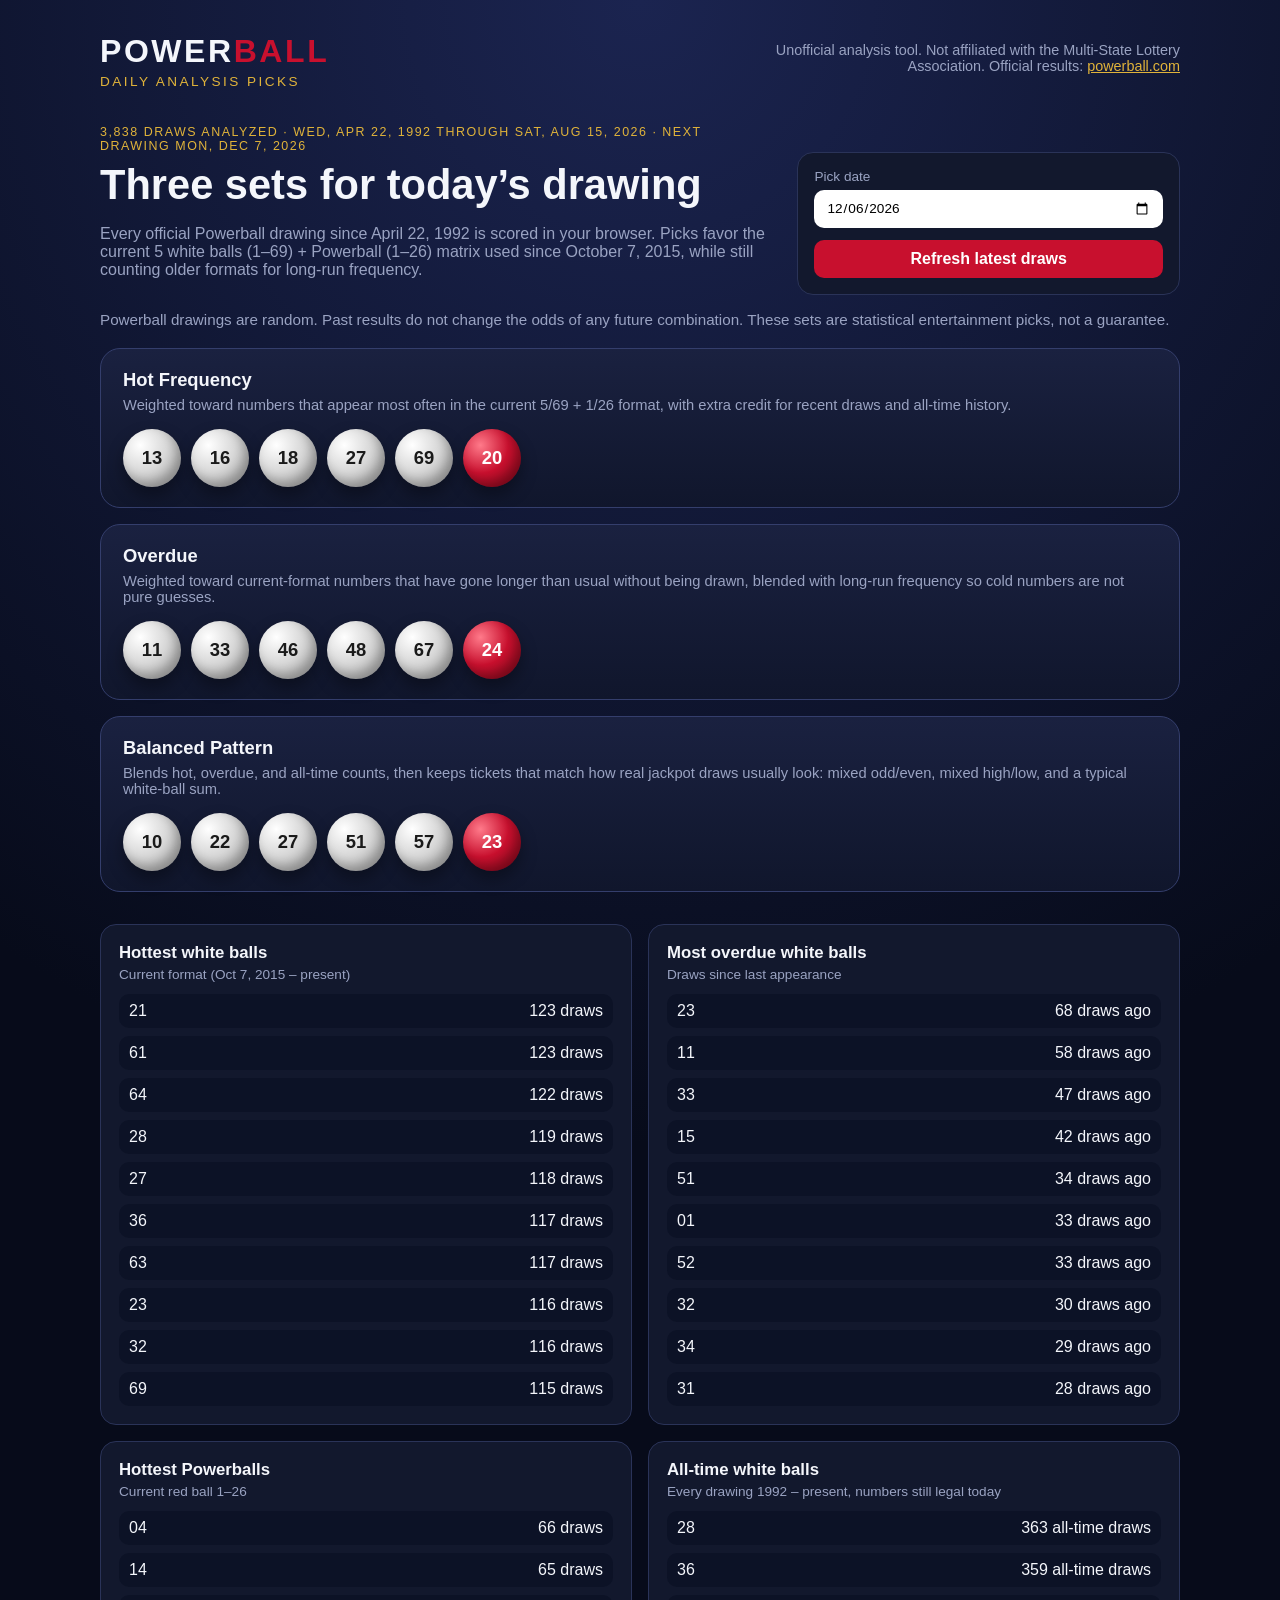
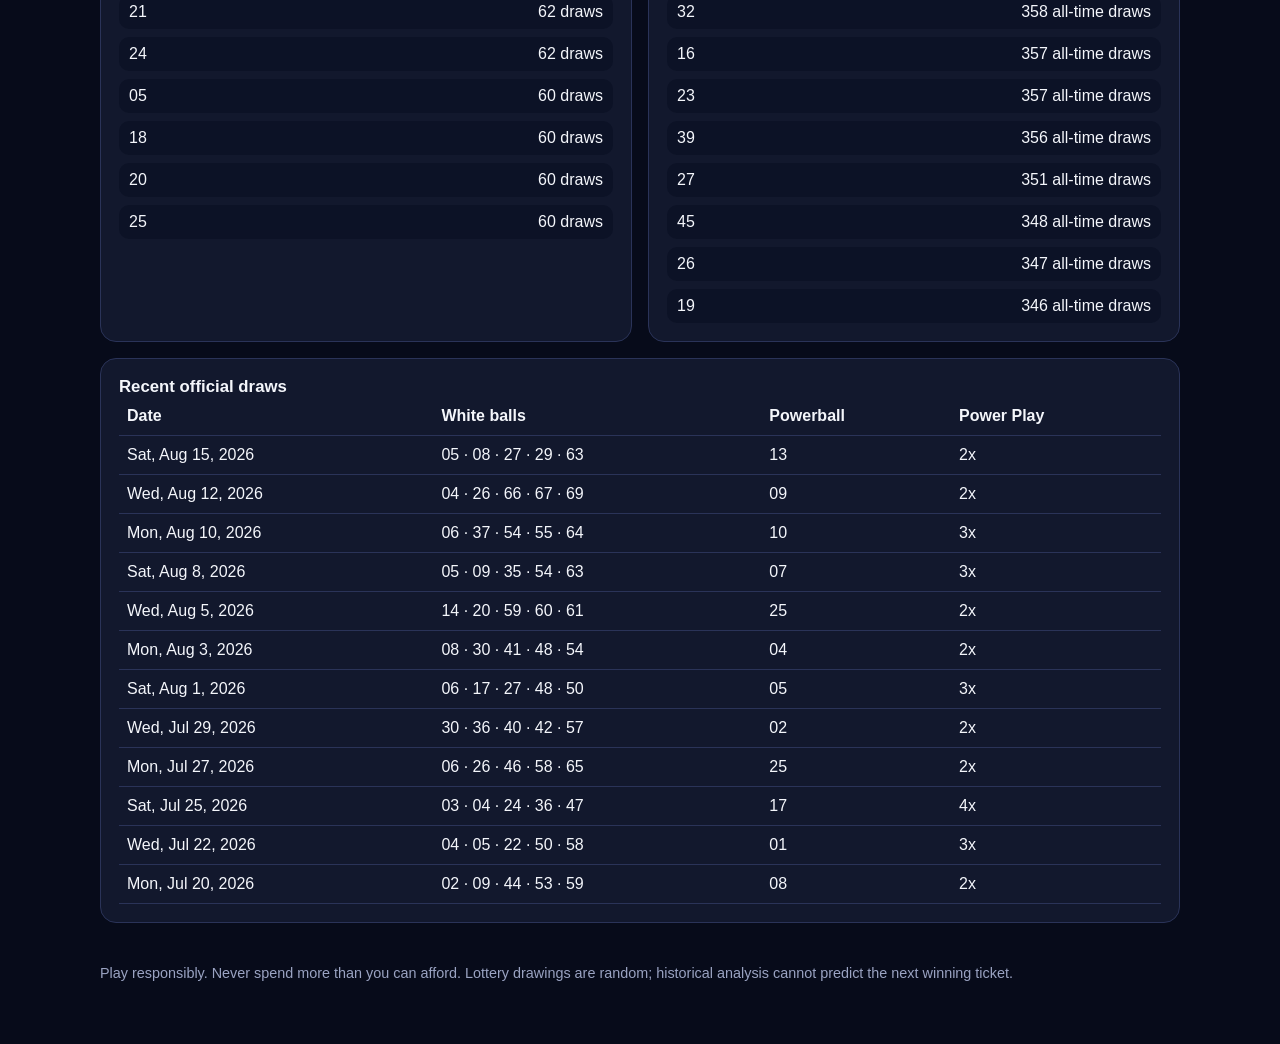
==== docs/index.html @ 5b1cbc77 "Publish a browser-ready Powerball picker with a live link Move the UI to a static GitHub Pages app t" ====
<!DOCTYPE html>
<html lang="en">
  <head>
    <meta charset="utf-8" />
    <meta name="viewport" content="width=device-width, initial-scale=1" />
    <title>Daily Powerball Picks</title>
    <link rel="canonical" href="https://zcgllc.github.io/moneymove/" />
    <link rel="stylesheet" href="css/style.css" />
  </head>
  <body>
    <header class="topbar">
      <div class="brand">
        <span class="brand-power">POWER</span><span class="brand-ball">BALL</span>
        <span class="brand-sub">Daily Analysis Picks</span>
      </div>
      <p class="official-note">
        Unofficial analysis tool. Not affiliated with the Multi-State Lottery Association.
        Official results:
        <a href="https://www.powerball.com/" target="_blank" rel="noreferrer">powerball.com</a>
      </p>
    </header>

    <main>
      <section class="hero">
        <div>
          <p class="eyebrow" id="pick-meta">Loading historical draws…</p>
          <h1>Three sets for today’s drawing</h1>
          <p class="lede">
            Every official Powerball drawing since April 22, 1992 is scored in your browser. Picks favor the
            current 5 white balls (1–69) + Powerball (1–26) matrix used since October 7, 2015,
            while still counting older formats for long-run frequency.
          </p>
        </div>
        <div class="controls">
          <label>
            Pick date
            <input type="date" id="pick-date" />
          </label>
          <button type="button" id="refresh-btn">Refresh latest draws</button>
        </div>
      </section>

      <p class="status" id="status" hidden></p>
      <p class="disclaimer" id="disclaimer"></p>

      <section class="tickets" id="tickets" aria-live="polite"></section>

      <section class="grid">
        <article class="panel">
          <h2>Hottest white balls</h2>
          <p class="panel-sub">Current format (Oct 7, 2015 – present)</p>
          <ol id="hot-white"></ol>
        </article>
        <article class="panel">
          <h2>Most overdue white balls</h2>
          <p class="panel-sub">Draws since last appearance</p>
          <ol id="due-white"></ol>
        </article>
        <article class="panel">
          <h2>Hottest Powerballs</h2>
          <p class="panel-sub">Current red ball 1–26</p>
          <ol id="hot-pb"></ol>
        </article>
        <article class="panel">
          <h2>All-time white balls</h2>
          <p class="panel-sub">Every drawing 1992 – present, numbers still legal today</p>
          <ol id="all-white"></ol>
        </article>
      </section>

      <section class="panel recent">
        <h2>Recent official draws</h2>
        <div class="table-wrap">
          <table>
            <thead>
              <tr>
                <th>Date</th>
                <th>White balls</th>
                <th>Powerball</th>
                <th>Power Play</th>
              </tr>
            </thead>
            <tbody id="recent-body"></tbody>
          </table>
        </div>
      </section>
    </main>

    <footer>
      <p>
        Play responsibly. Never spend more than you can afford. Lottery drawings are random;
        historical analysis cannot predict the next winning ticket.
      </p>
    </footer>
    <script src="js/engine.js"></script>
    <script src="js/app.js"></script>
  </body>
</html>
---- docs/css/style.css ----
:root {
  --navy: #070b1a;
  --panel: #12182d;
  --red: #c8102e;
  --gold: #e0b33a;
  --ink: #f4f6fb;
  --muted: #9aa3c2;
}

* {
  box-sizing: border-box;
}

html,
body {
  margin: 0;
  min-height: 100%;
  background:
    radial-gradient(circle at top, #1b2450 0%, var(--navy) 42%),
    var(--navy);
  color: var(--ink);
  font-family: "Trebuchet MS", "Segoe UI", sans-serif;
}

a {
  color: var(--gold);
}

.topbar,
main,
footer {
  width: min(1080px, calc(100% - 32px));
  margin: 0 auto;
}

.topbar {
  padding: 28px 0 8px;
  display: flex;
  justify-content: space-between;
  gap: 24px;
  align-items: flex-end;
}

.brand-power,
.brand-ball {
  font-size: 2rem;
  font-weight: 800;
  letter-spacing: 0.08em;
}

.brand-ball {
  color: var(--red);
}

.brand-sub {
  display: block;
  color: var(--gold);
  font-size: 0.85rem;
  letter-spacing: 0.18em;
  text-transform: uppercase;
  margin-top: 4px;
}

.official-note {
  max-width: 420px;
  color: var(--muted);
  font-size: 0.9rem;
  text-align: right;
}

.hero {
  display: grid;
  grid-template-columns: 1.4fr 0.8fr;
  gap: 28px;
  align-items: end;
  margin: 28px 0 16px;
}

h1 {
  margin: 8px 0;
  font-size: clamp(1.8rem, 4vw, 2.6rem);
}

.lede,
.panel-sub,
.disclaimer,
.status,
footer {
  color: var(--muted);
}

.eyebrow {
  color: var(--gold);
  text-transform: uppercase;
  letter-spacing: 0.12em;
  font-size: 0.78rem;
  margin: 0;
}

.controls {
  background: var(--panel);
  border: 1px solid #2a3358;
  border-radius: 16px;
  padding: 16px;
  display: grid;
  gap: 12px;
}

label {
  display: grid;
  gap: 6px;
  font-size: 0.85rem;
  color: var(--muted);
}

input[type="date"],
button {
  font: inherit;
  border-radius: 10px;
  border: 0;
  padding: 10px 12px;
}

button {
  background: var(--red);
  color: white;
  font-weight: 700;
  cursor: pointer;
}

button:disabled {
  opacity: 0.6;
  cursor: wait;
}

.disclaimer {
  font-size: 0.95rem;
}

.tickets {
  display: grid;
  gap: 16px;
  margin: 20px 0 32px;
}

.ticket {
  background: linear-gradient(180deg, #1a2140, #10162c);
  border: 1px solid #343e6c;
  border-radius: 20px;
  padding: 20px 22px;
}

.ticket h2 {
  margin: 0 0 6px;
  font-size: 1.15rem;
}

.ticket p {
  margin: 0 0 16px;
  color: var(--muted);
  font-size: 0.92rem;
}

.balls {
  display: flex;
  flex-wrap: wrap;
  gap: 10px;
}

.ball {
  width: 58px;
  height: 58px;
  border-radius: 50%;
  display: grid;
  place-items: center;
  font-weight: 800;
  font-size: 1.15rem;
  color: #1a1a1a;
  background: radial-gradient(circle at 30% 28%, #ffffff, #d7d7d7 46%, #9f9f9f);
  box-shadow: inset -5px -6px 10px rgba(0, 0, 0, 0.22), 0 8px 16px rgba(0, 0, 0, 0.35);
}

.ball.power {
  color: white;
  background: radial-gradient(circle at 30% 28%, #ff7a8a, var(--red) 48%, #7a0718);
}

.grid {
  display: grid;
  grid-template-columns: repeat(2, 1fr);
  gap: 16px;
  margin-bottom: 16px;
}

.panel {
  background: var(--panel);
  border: 1px solid #2a3358;
  border-radius: 16px;
  padding: 18px;
}

.panel h2 {
  margin: 0;
  font-size: 1.05rem;
}

.panel-sub {
  margin: 4px 0 12px;
  font-size: 0.85rem;
}

ol {
  margin: 0;
  padding: 0;
  list-style: none;
  display: grid;
  gap: 8px;
}

ol li {
  display: flex;
  justify-content: space-between;
  gap: 12px;
  background: #0c1226;
  border-radius: 10px;
  padding: 8px 10px;
}

.table-wrap {
  overflow-x: auto;
}

table {
  width: 100%;
  border-collapse: collapse;
}

th,
td {
  text-align: left;
  padding: 10px 8px;
  border-bottom: 1px solid #2a3358;
}

footer {
  padding: 28px 0 48px;
  font-size: 0.9rem;
}

@media (max-width: 800px) {
  .topbar,
  .hero,
  .grid {
    grid-template-columns: 1fr;
    display: grid;
  }

  .official-note {
    text-align: left;
  }
}
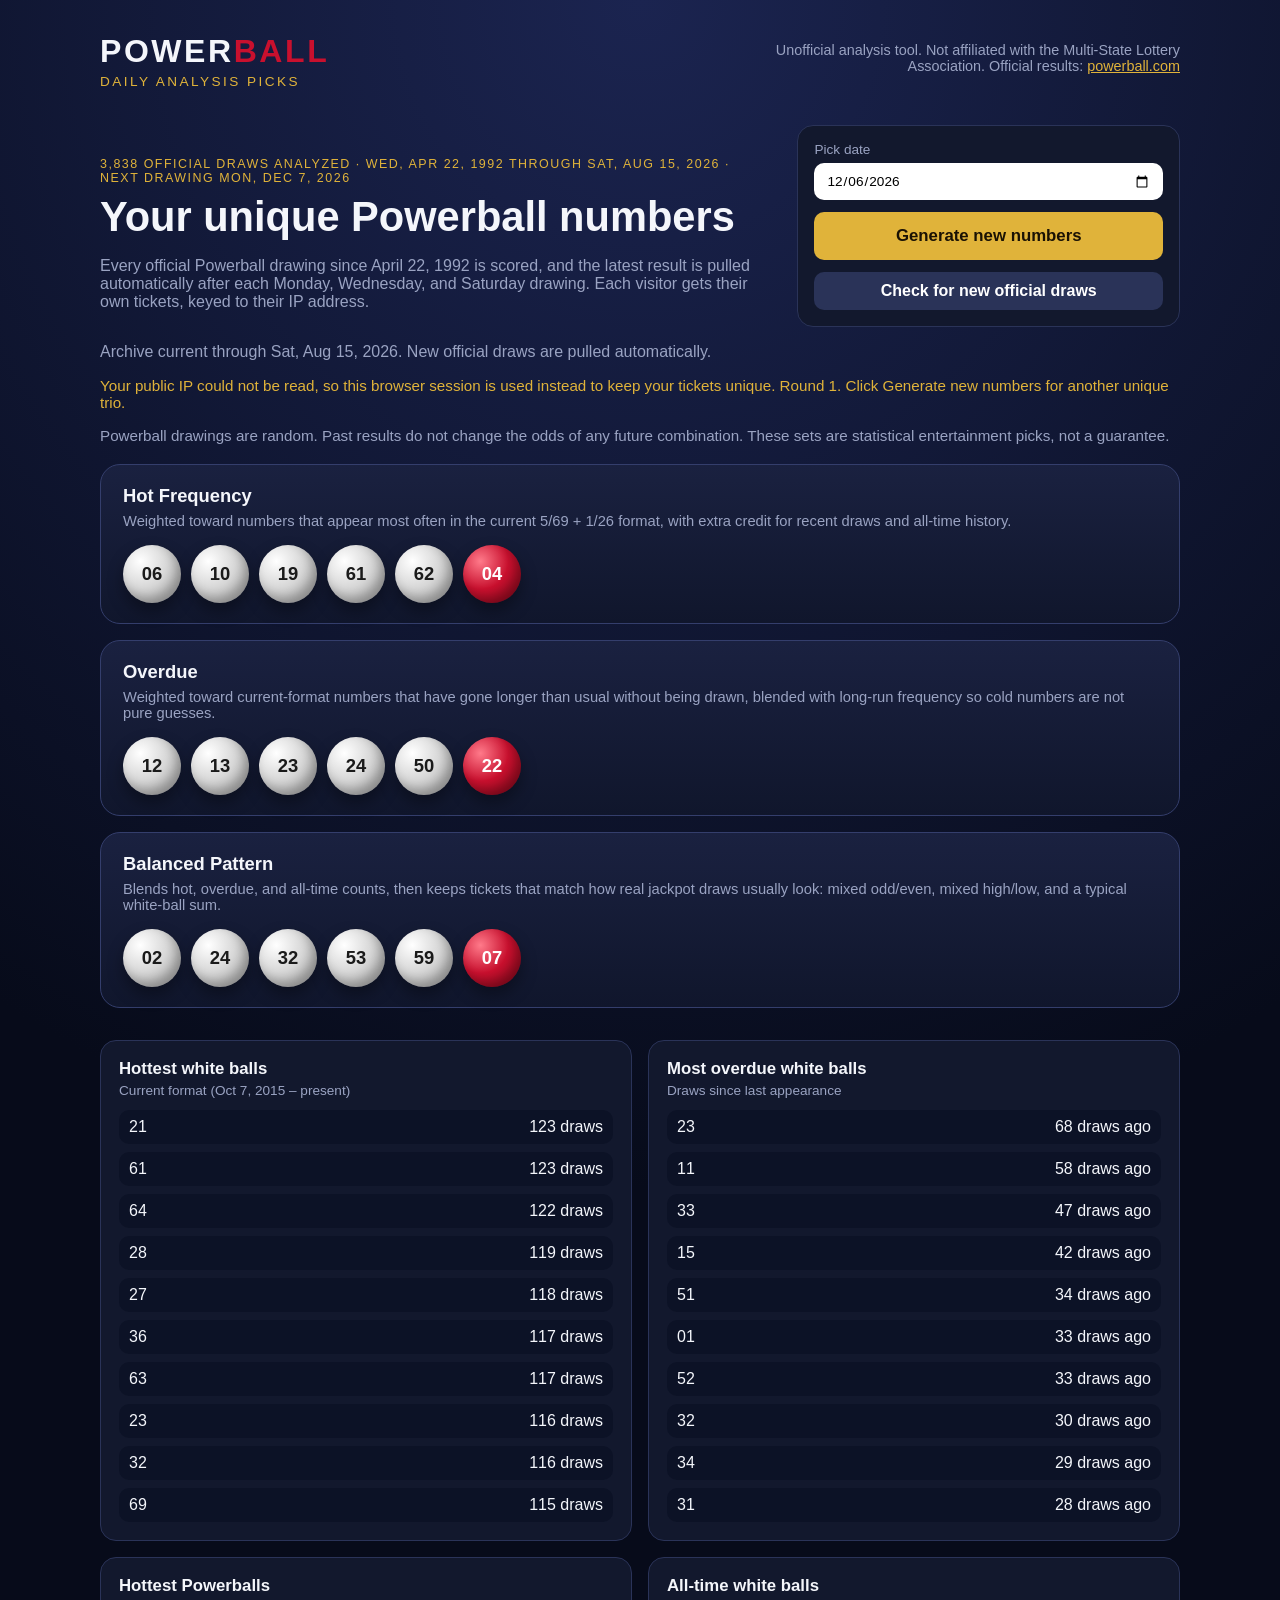
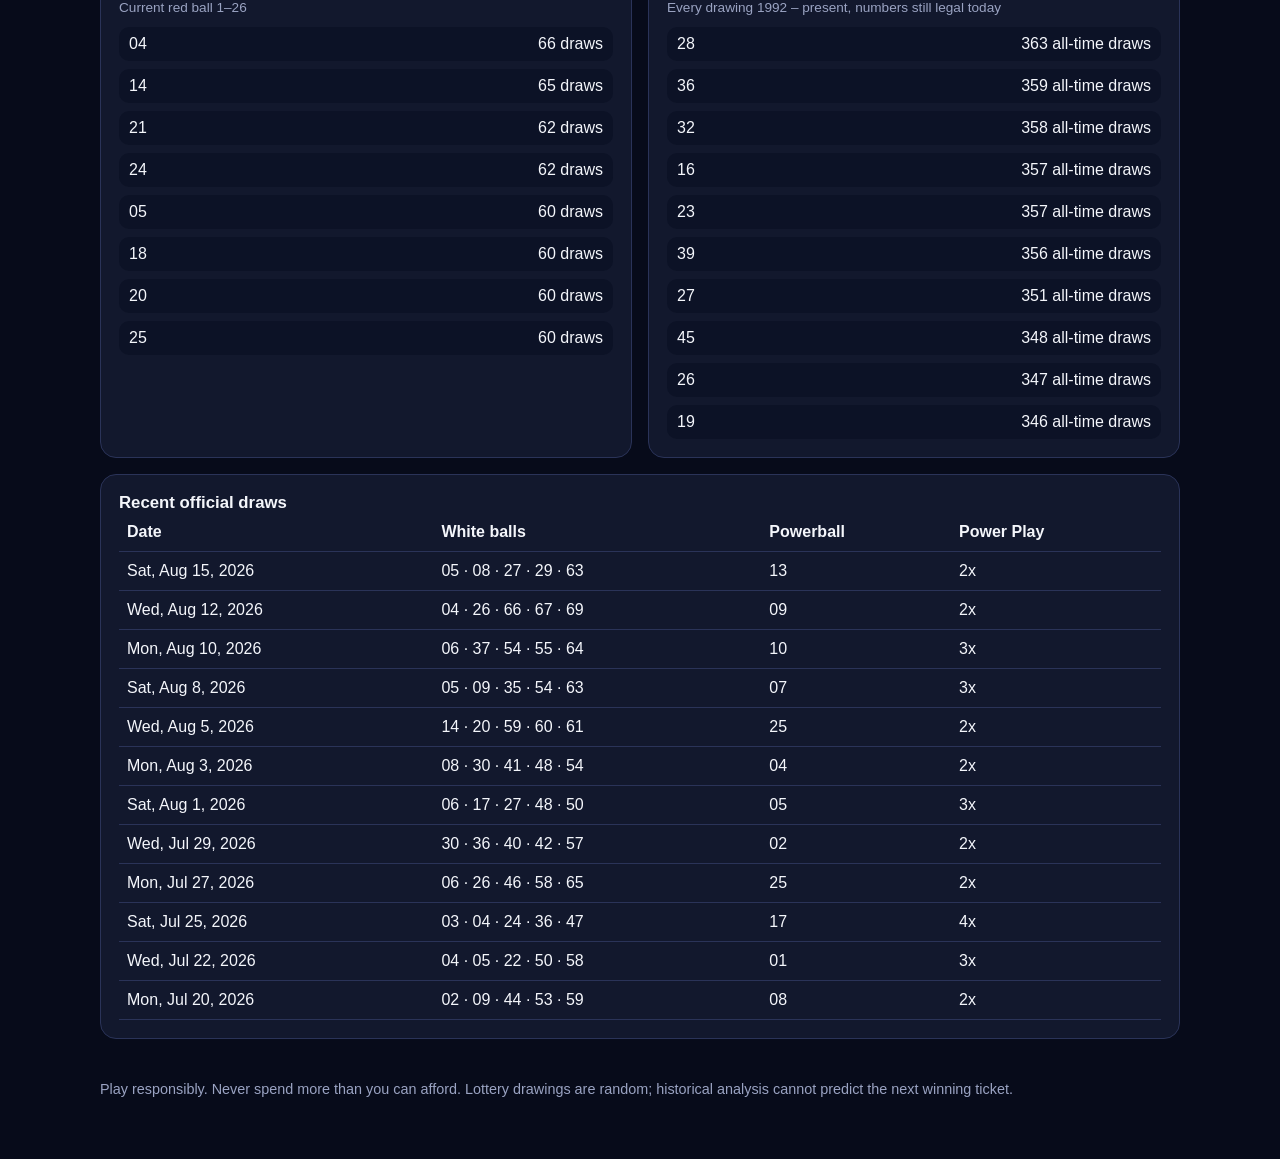
==== commit e0203a91: "Give each visitor unique IP-keyed tickets and auto-load new draws Pull the latest official Powerball" ====
--- a/docs/index.html
+++ b/docs/index.html
@@ -24,11 +24,11 @@
       <section class="hero">
         <div>
           <p class="eyebrow" id="pick-meta">Loading historical draws…</p>
-          <h1>Three sets for today’s drawing</h1>
+          <h1>Your unique Powerball numbers</h1>
           <p class="lede">
-            Every official Powerball drawing since April 22, 1992 is scored in your browser. Picks favor the
-            current 5 white balls (1–69) + Powerball (1–26) matrix used since October 7, 2015,
-            while still counting older formats for long-run frequency.
+            Every official Powerball drawing since April 22, 1992 is scored, and the latest result is
+            pulled automatically after each Monday, Wednesday, and Saturday drawing. Each visitor gets
+            their own tickets, keyed to their IP address.
           </p>
         </div>
         <div class="controls">
@@ -36,11 +36,13 @@
             Pick date
             <input type="date" id="pick-date" />
           </label>
-          <button type="button" id="refresh-btn">Refresh latest draws</button>
+          <button type="button" id="generate-btn" class="generate">Generate new numbers</button>
+          <button type="button" id="refresh-btn" class="secondary">Check for new official draws</button>
         </div>
       </section>
 
       <p class="status" id="status" hidden></p>
+      <p class="visitor-note" id="visitor-note"></p>
       <p class="disclaimer" id="disclaimer"></p>
 
       <section class="tickets" id="tickets" aria-live="polite"></section>
--- a/docs/css/style.css
+++ b/docs/css/style.css
@@ -85,6 +85,7 @@
 .panel-sub,
 .disclaimer,
 .status,
+.visitor-note,
 footer {
   color: var(--muted);
 }
@@ -131,6 +132,23 @@
 button:disabled {
   opacity: 0.6;
   cursor: wait;
+}
+
+button.generate {
+  background: var(--gold);
+  color: #1a1204;
+  font-size: 1.05rem;
+  padding: 14px 16px;
+}
+
+button.secondary {
+  background: #2a3358;
+}
+
+.visitor-note {
+  color: var(--gold);
+  font-size: 0.95rem;
+  margin: 0 0 12px;
 }
 
 .disclaimer {
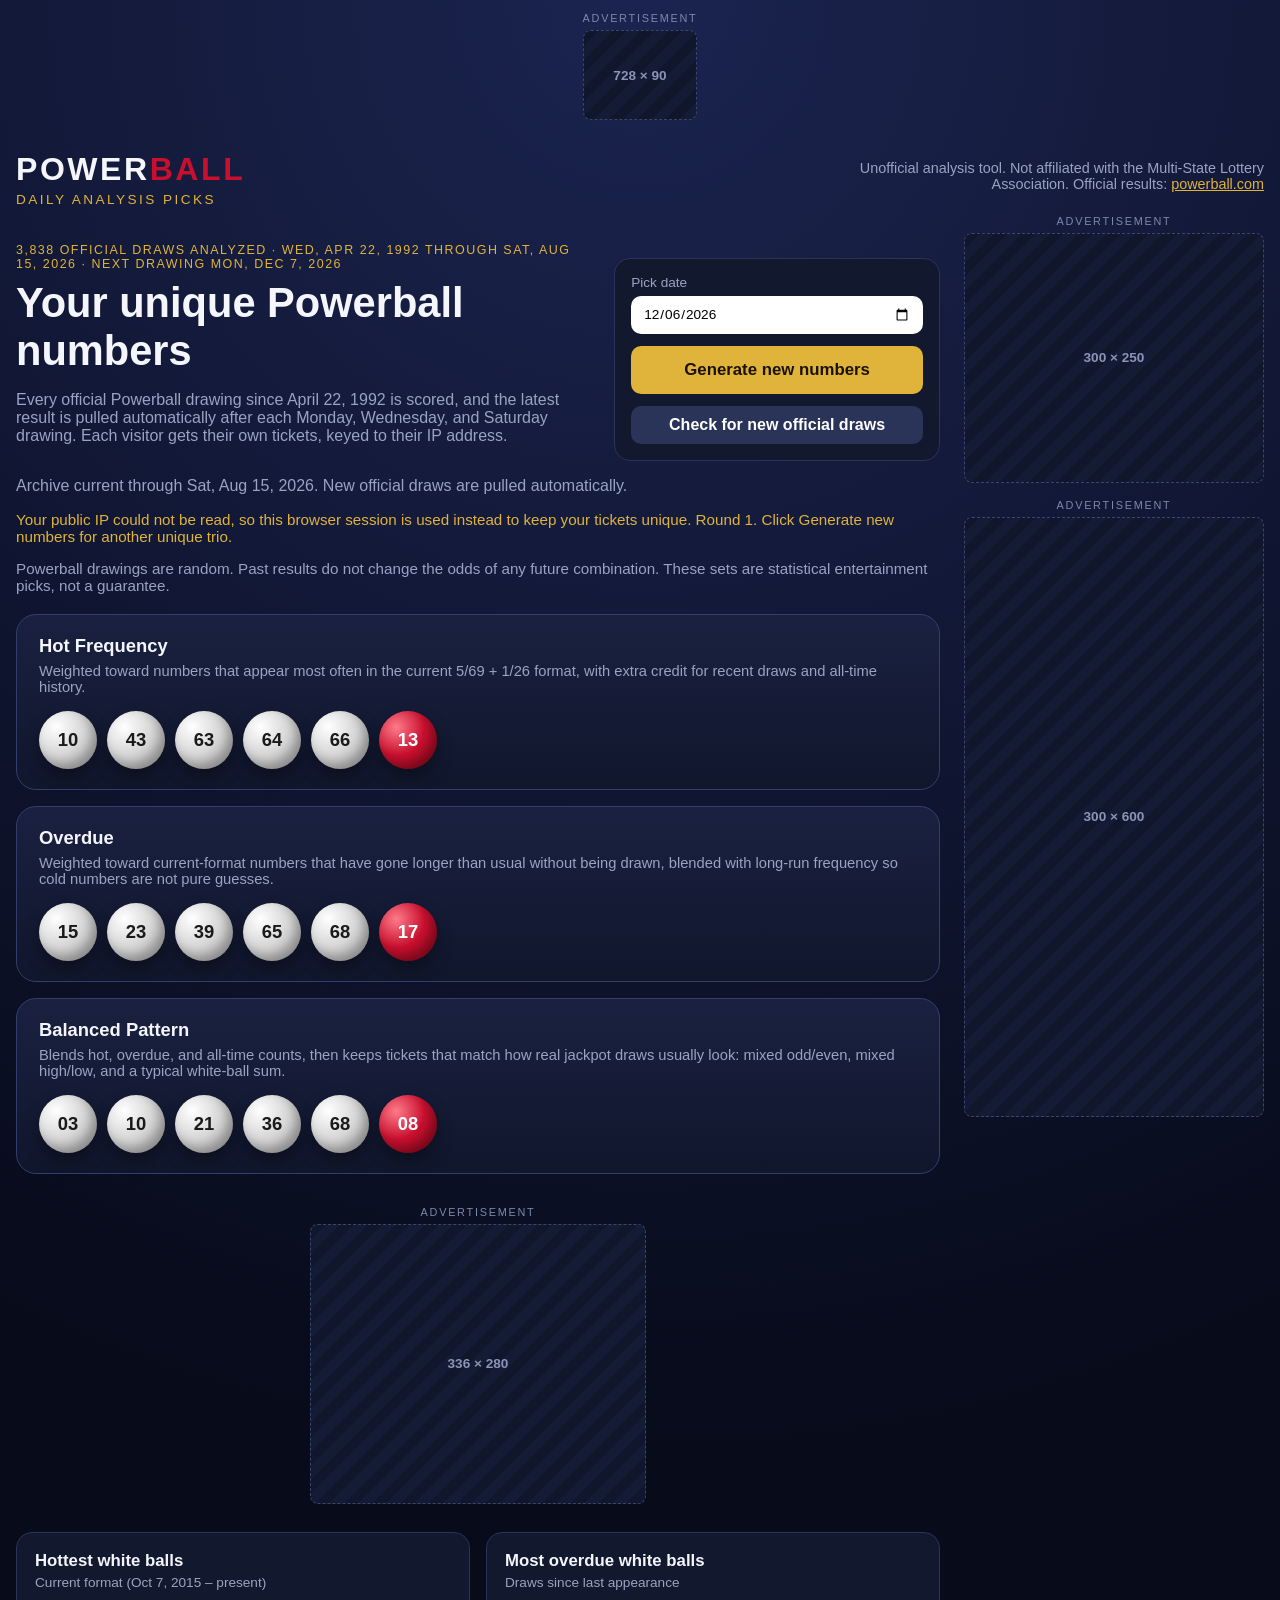
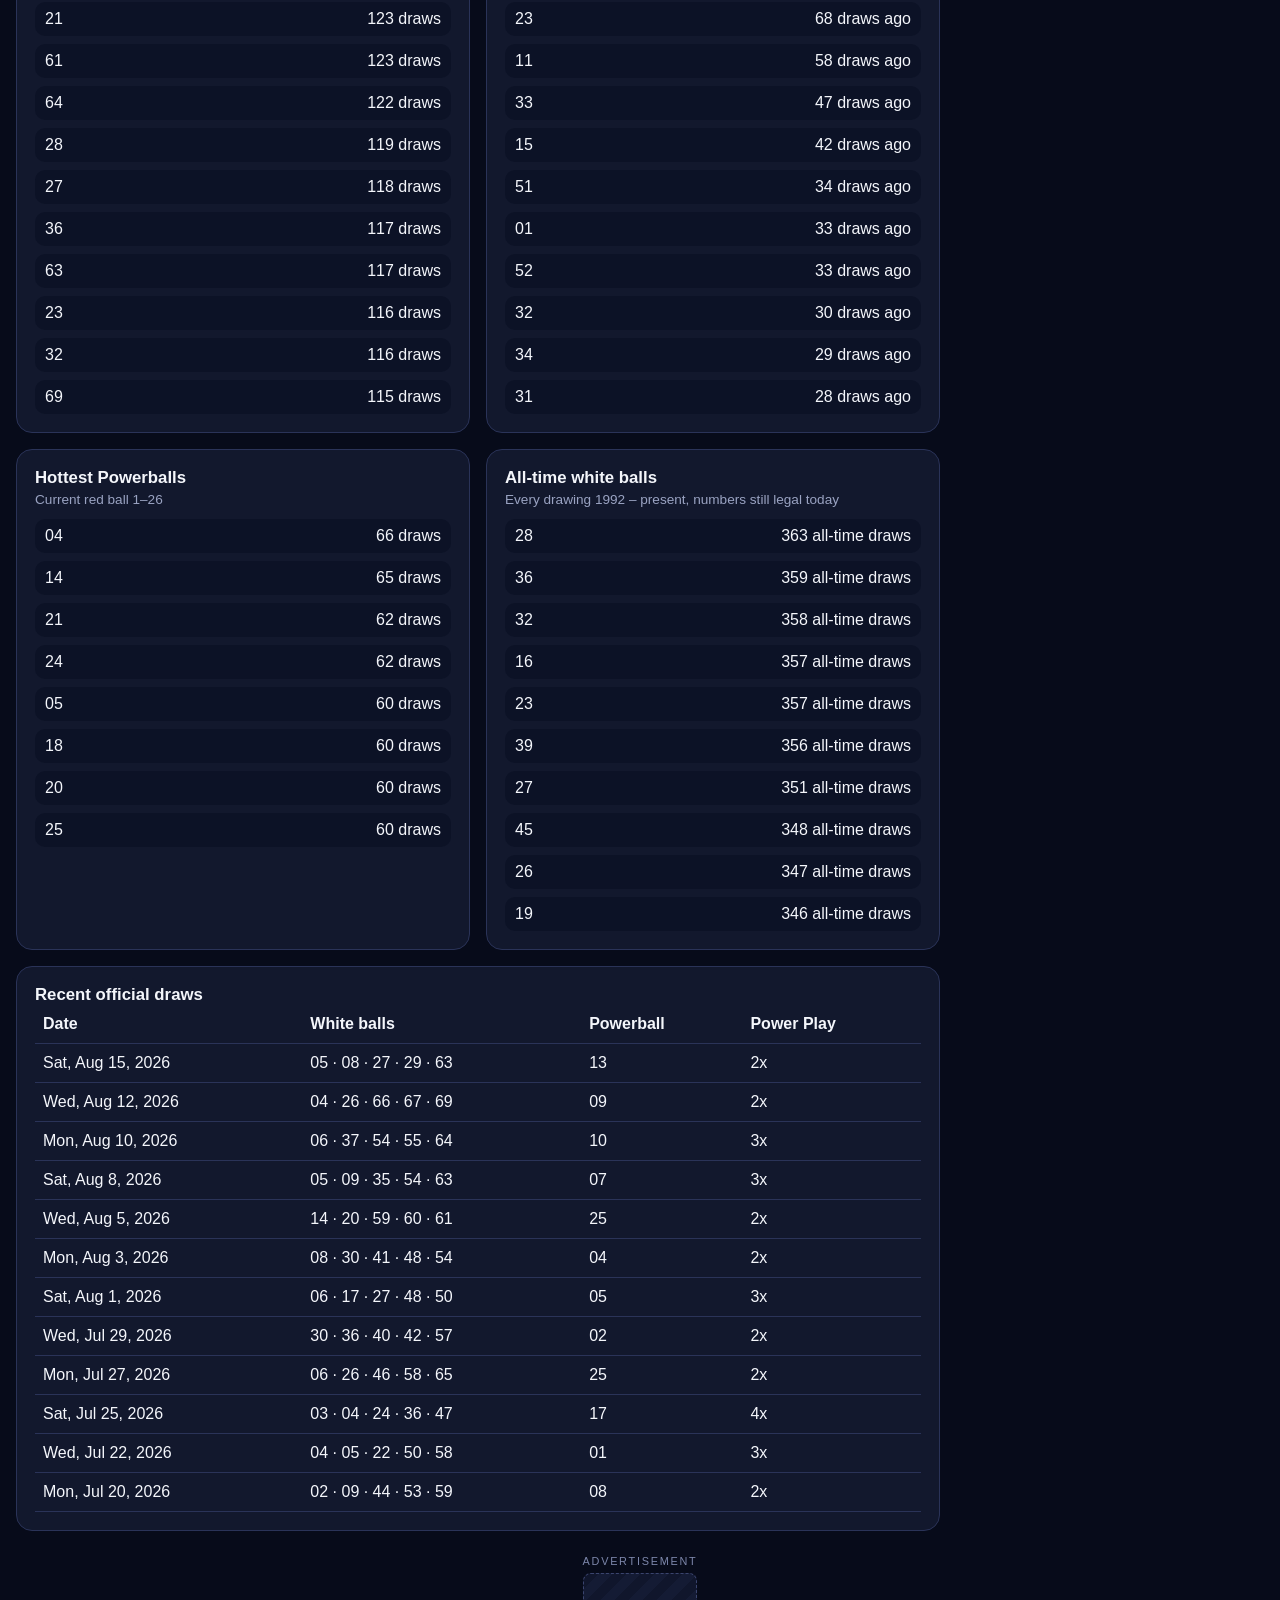
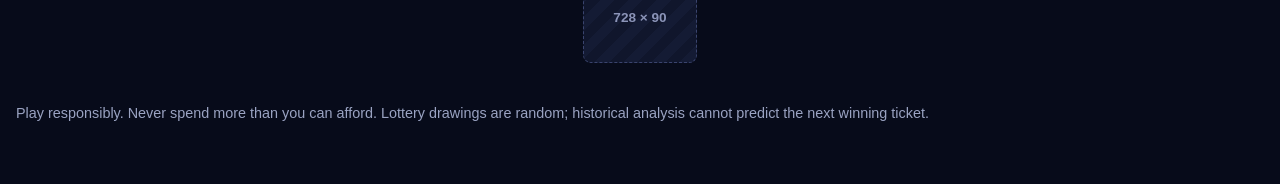
==== commit 0dce3cb9: "Add reserved ad slots so the picker can run advertisements Widen the layout with IAB leaderboard, si" ====
--- a/docs/index.html
+++ b/docs/index.html
@@ -8,6 +8,15 @@
     <link rel="stylesheet" href="css/style.css" />
   </head>
   <body>
+    <div class="ad-band ad-band-top">
+      <aside class="ad-slot ad-leaderboard" data-ad="top-leaderboard">
+        <span class="ad-label">Advertisement</span>
+        <div class="ad-frame">
+          <div class="ad-placeholder">728 × 90</div>
+        </div>
+      </aside>
+    </div>
+
     <header class="topbar">
       <div class="brand">
         <span class="brand-power">POWER</span><span class="brand-ball">BALL</span>
@@ -20,73 +29,106 @@
       </p>
     </header>
 
-    <main>
-      <section class="hero">
-        <div>
-          <p class="eyebrow" id="pick-meta">Loading historical draws…</p>
-          <h1>Your unique Powerball numbers</h1>
-          <p class="lede">
-            Every official Powerball drawing since April 22, 1992 is scored, and the latest result is
-            pulled automatically after each Monday, Wednesday, and Saturday drawing. Each visitor gets
-            their own tickets, keyed to their IP address.
-          </p>
+    <div class="page-shell">
+      <main>
+        <section class="hero">
+          <div>
+            <p class="eyebrow" id="pick-meta">Loading historical draws…</p>
+            <h1>Your unique Powerball numbers</h1>
+            <p class="lede">
+              Every official Powerball drawing since April 22, 1992 is scored, and the latest result is
+              pulled automatically after each Monday, Wednesday, and Saturday drawing. Each visitor gets
+              their own tickets, keyed to their IP address.
+            </p>
+          </div>
+          <div class="controls">
+            <label>
+              Pick date
+              <input type="date" id="pick-date" />
+            </label>
+            <button type="button" id="generate-btn" class="generate">Generate new numbers</button>
+            <button type="button" id="refresh-btn" class="secondary">Check for new official draws</button>
+          </div>
+        </section>
+
+        <p class="status" id="status" hidden></p>
+        <p class="visitor-note" id="visitor-note"></p>
+        <p class="disclaimer" id="disclaimer"></p>
+
+        <section class="tickets" id="tickets" aria-live="polite"></section>
+
+        <aside class="ad-slot ad-in-content" data-ad="in-content">
+          <span class="ad-label">Advertisement</span>
+          <div class="ad-frame">
+            <div class="ad-placeholder">336 × 280</div>
+          </div>
+        </aside>
+
+        <section class="grid">
+          <article class="panel">
+            <h2>Hottest white balls</h2>
+            <p class="panel-sub">Current format (Oct 7, 2015 – present)</p>
+            <ol id="hot-white"></ol>
+          </article>
+          <article class="panel">
+            <h2>Most overdue white balls</h2>
+            <p class="panel-sub">Draws since last appearance</p>
+            <ol id="due-white"></ol>
+          </article>
+          <article class="panel">
+            <h2>Hottest Powerballs</h2>
+            <p class="panel-sub">Current red ball 1–26</p>
+            <ol id="hot-pb"></ol>
+          </article>
+          <article class="panel">
+            <h2>All-time white balls</h2>
+            <p class="panel-sub">Every drawing 1992 – present, numbers still legal today</p>
+            <ol id="all-white"></ol>
+          </article>
+        </section>
+
+        <section class="panel recent">
+          <h2>Recent official draws</h2>
+          <div class="table-wrap">
+            <table>
+              <thead>
+                <tr>
+                  <th>Date</th>
+                  <th>White balls</th>
+                  <th>Powerball</th>
+                  <th>Power Play</th>
+                </tr>
+              </thead>
+              <tbody id="recent-body"></tbody>
+            </table>
+          </div>
+        </section>
+      </main>
+
+      <aside class="ad-rail" aria-label="Sponsored">
+        <aside class="ad-slot ad-rect" data-ad="rail-top">
+          <span class="ad-label">Advertisement</span>
+          <div class="ad-frame">
+            <div class="ad-placeholder">300 × 250</div>
+          </div>
+        </aside>
+        <aside class="ad-slot ad-halfpage" data-ad="rail-mid">
+          <span class="ad-label">Advertisement</span>
+          <div class="ad-frame">
+            <div class="ad-placeholder">300 × 600</div>
+          </div>
+        </aside>
+      </aside>
+    </div>
+
+    <div class="ad-band ad-band-footer">
+      <aside class="ad-slot ad-leaderboard" data-ad="footer-leaderboard">
+        <span class="ad-label">Advertisement</span>
+        <div class="ad-frame">
+          <div class="ad-placeholder">728 × 90</div>
         </div>
-        <div class="controls">
-          <label>
-            Pick date
-            <input type="date" id="pick-date" />
-          </label>
-          <button type="button" id="generate-btn" class="generate">Generate new numbers</button>
-          <button type="button" id="refresh-btn" class="secondary">Check for new official draws</button>
-        </div>
-      </section>
-
-      <p class="status" id="status" hidden></p>
-      <p class="visitor-note" id="visitor-note"></p>
-      <p class="disclaimer" id="disclaimer"></p>
-
-      <section class="tickets" id="tickets" aria-live="polite"></section>
-
-      <section class="grid">
-        <article class="panel">
-          <h2>Hottest white balls</h2>
-          <p class="panel-sub">Current format (Oct 7, 2015 – present)</p>
-          <ol id="hot-white"></ol>
-        </article>
-        <article class="panel">
-          <h2>Most overdue white balls</h2>
-          <p class="panel-sub">Draws since last appearance</p>
-          <ol id="due-white"></ol>
-        </article>
-        <article class="panel">
-          <h2>Hottest Powerballs</h2>
-          <p class="panel-sub">Current red ball 1–26</p>
-          <ol id="hot-pb"></ol>
-        </article>
-        <article class="panel">
-          <h2>All-time white balls</h2>
-          <p class="panel-sub">Every drawing 1992 – present, numbers still legal today</p>
-          <ol id="all-white"></ol>
-        </article>
-      </section>
-
-      <section class="panel recent">
-        <h2>Recent official draws</h2>
-        <div class="table-wrap">
-          <table>
-            <thead>
-              <tr>
-                <th>Date</th>
-                <th>White balls</th>
-                <th>Powerball</th>
-                <th>Power Play</th>
-              </tr>
-            </thead>
-            <tbody id="recent-body"></tbody>
-          </table>
-        </div>
-      </section>
-    </main>
+      </aside>
+    </div>
 
     <footer>
       <p>
@@ -94,7 +136,17 @@
         historical analysis cannot predict the next winning ticket.
       </p>
     </footer>
+
+    <aside class="ad-slot ad-mobile-anchor" data-ad="mobile-anchor">
+      <span class="ad-label">Advertisement</span>
+      <div class="ad-frame">
+        <div class="ad-placeholder">320 × 50</div>
+      </div>
+    </aside>
+
     <script src="js/engine.js"></script>
     <script src="js/app.js"></script>
+    <script src="js/ads-config.js"></script>
+    <script src="js/ads.js"></script>
   </body>
 </html>
--- a/docs/css/style.css
+++ b/docs/css/style.css
@@ -5,6 +5,7 @@
   --gold: #e0b33a;
   --ink: #f4f6fb;
   --muted: #9aa3c2;
+  --ad-line: #3a446e;
 }
 
 * {
@@ -22,19 +23,31 @@
   font-family: "Trebuchet MS", "Segoe UI", sans-serif;
 }
 
+body {
+  padding-bottom: 0;
+}
+
 a {
   color: var(--gold);
 }
 
 .topbar,
-main,
+.page-shell,
+.ad-band,
 footer {
-  width: min(1080px, calc(100% - 32px));
+  width: min(1440px, calc(100% - 32px));
   margin: 0 auto;
 }
 
+.page-shell {
+  display: grid;
+  grid-template-columns: minmax(0, 1fr) 300px;
+  gap: 24px;
+  align-items: start;
+}
+
 .topbar {
-  padding: 28px 0 8px;
+  padding: 22px 0 8px;
   display: flex;
   justify-content: space-between;
   gap: 24px;
@@ -265,6 +278,114 @@
   font-size: 0.9rem;
 }
 
+.ad-band {
+  display: flex;
+  justify-content: center;
+  padding: 12px 0 4px;
+}
+
+.ad-band-footer {
+  padding: 24px 0 0;
+}
+
+.ad-rail {
+  display: grid;
+  gap: 16px;
+  position: sticky;
+  top: 16px;
+}
+
+.ad-slot {
+  display: grid;
+  justify-items: center;
+  gap: 6px;
+}
+
+.ad-label {
+  font-size: 0.68rem;
+  letter-spacing: 0.16em;
+  text-transform: uppercase;
+  color: #7d87ab;
+}
+
+.ad-frame {
+  display: grid;
+  place-items: center;
+  background:
+    repeating-linear-gradient(
+      135deg,
+      #10162c 0 10px,
+      #141b34 10px 20px
+    );
+  border: 1px dashed var(--ad-line);
+  border-radius: 8px;
+  color: #8b94b8;
+  font-size: 0.85rem;
+  font-weight: 700;
+}
+
+.ad-leaderboard .ad-frame {
+  width: min(728px, 100%);
+  height: 90px;
+}
+
+.ad-rect .ad-frame {
+  width: 300px;
+  height: 250px;
+}
+
+.ad-halfpage .ad-frame {
+  width: 300px;
+  height: 600px;
+}
+
+.ad-in-content {
+  margin: 8px 0 28px;
+}
+
+.ad-in-content .ad-frame {
+  width: min(336px, 100%);
+  height: 280px;
+}
+
+.ad-mobile-anchor {
+  display: none;
+  position: fixed;
+  left: 0;
+  right: 0;
+  bottom: 0;
+  z-index: 40;
+  padding: 6px 8px 8px;
+  background: rgba(7, 11, 26, 0.94);
+  border-top: 1px solid #2a3358;
+}
+
+.ad-mobile-anchor .ad-frame {
+  width: min(320px, 100%);
+  height: 50px;
+}
+
+.adsbygoogle {
+  min-width: 120px;
+  min-height: 50px;
+}
+
+@media (max-width: 1100px) {
+  .page-shell {
+    grid-template-columns: 1fr;
+  }
+
+  .ad-rail {
+    grid-template-columns: repeat(auto-fit, minmax(280px, 1fr));
+    position: static;
+    justify-items: center;
+  }
+
+  .ad-halfpage {
+    display: none;
+  }
+}
+
 @media (max-width: 800px) {
   .topbar,
   .hero,
@@ -276,4 +397,22 @@
   .official-note {
     text-align: left;
   }
-}
+
+  .ad-leaderboard .ad-frame {
+    width: min(320px, 100%);
+    height: 50px;
+  }
+
+  .ad-in-content .ad-frame {
+    width: min(300px, 100%);
+    height: 250px;
+  }
+
+  .ad-mobile-anchor {
+    display: grid;
+  }
+
+  body {
+    padding-bottom: 72px;
+  }
+}
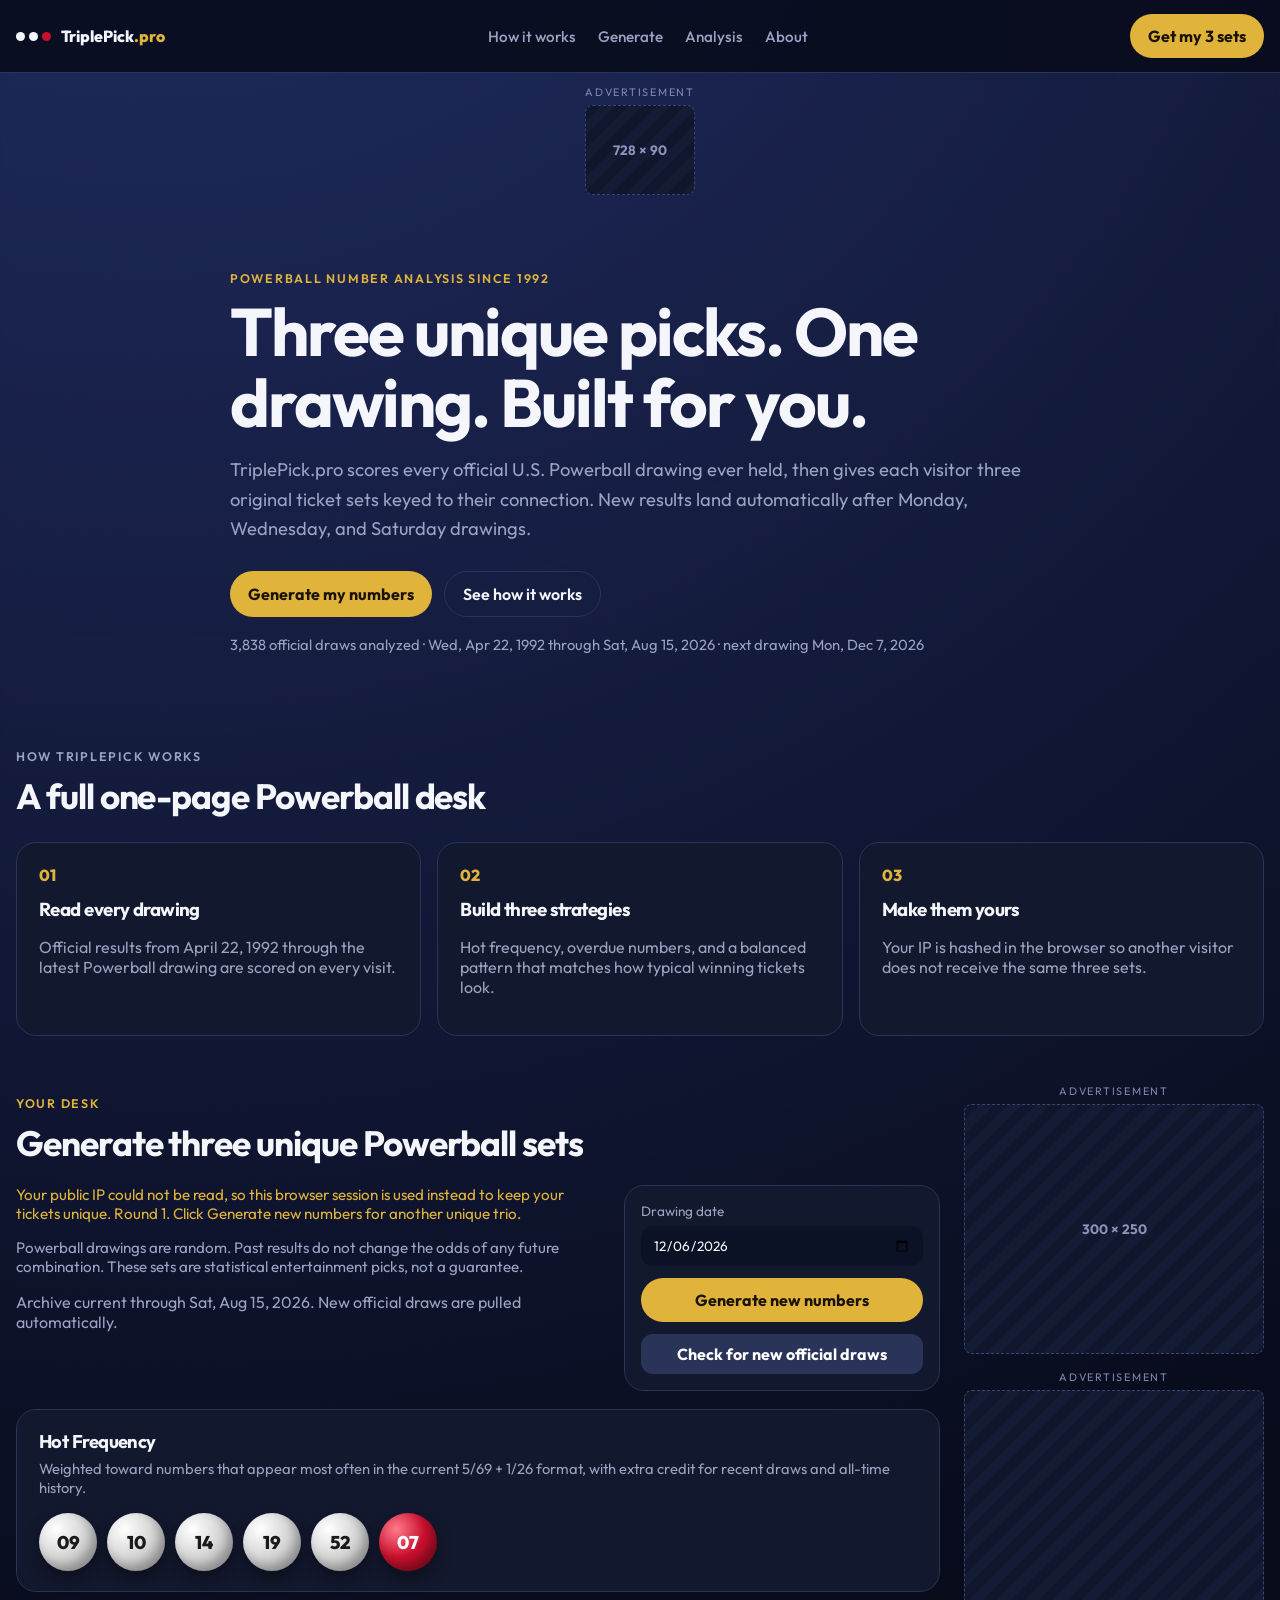
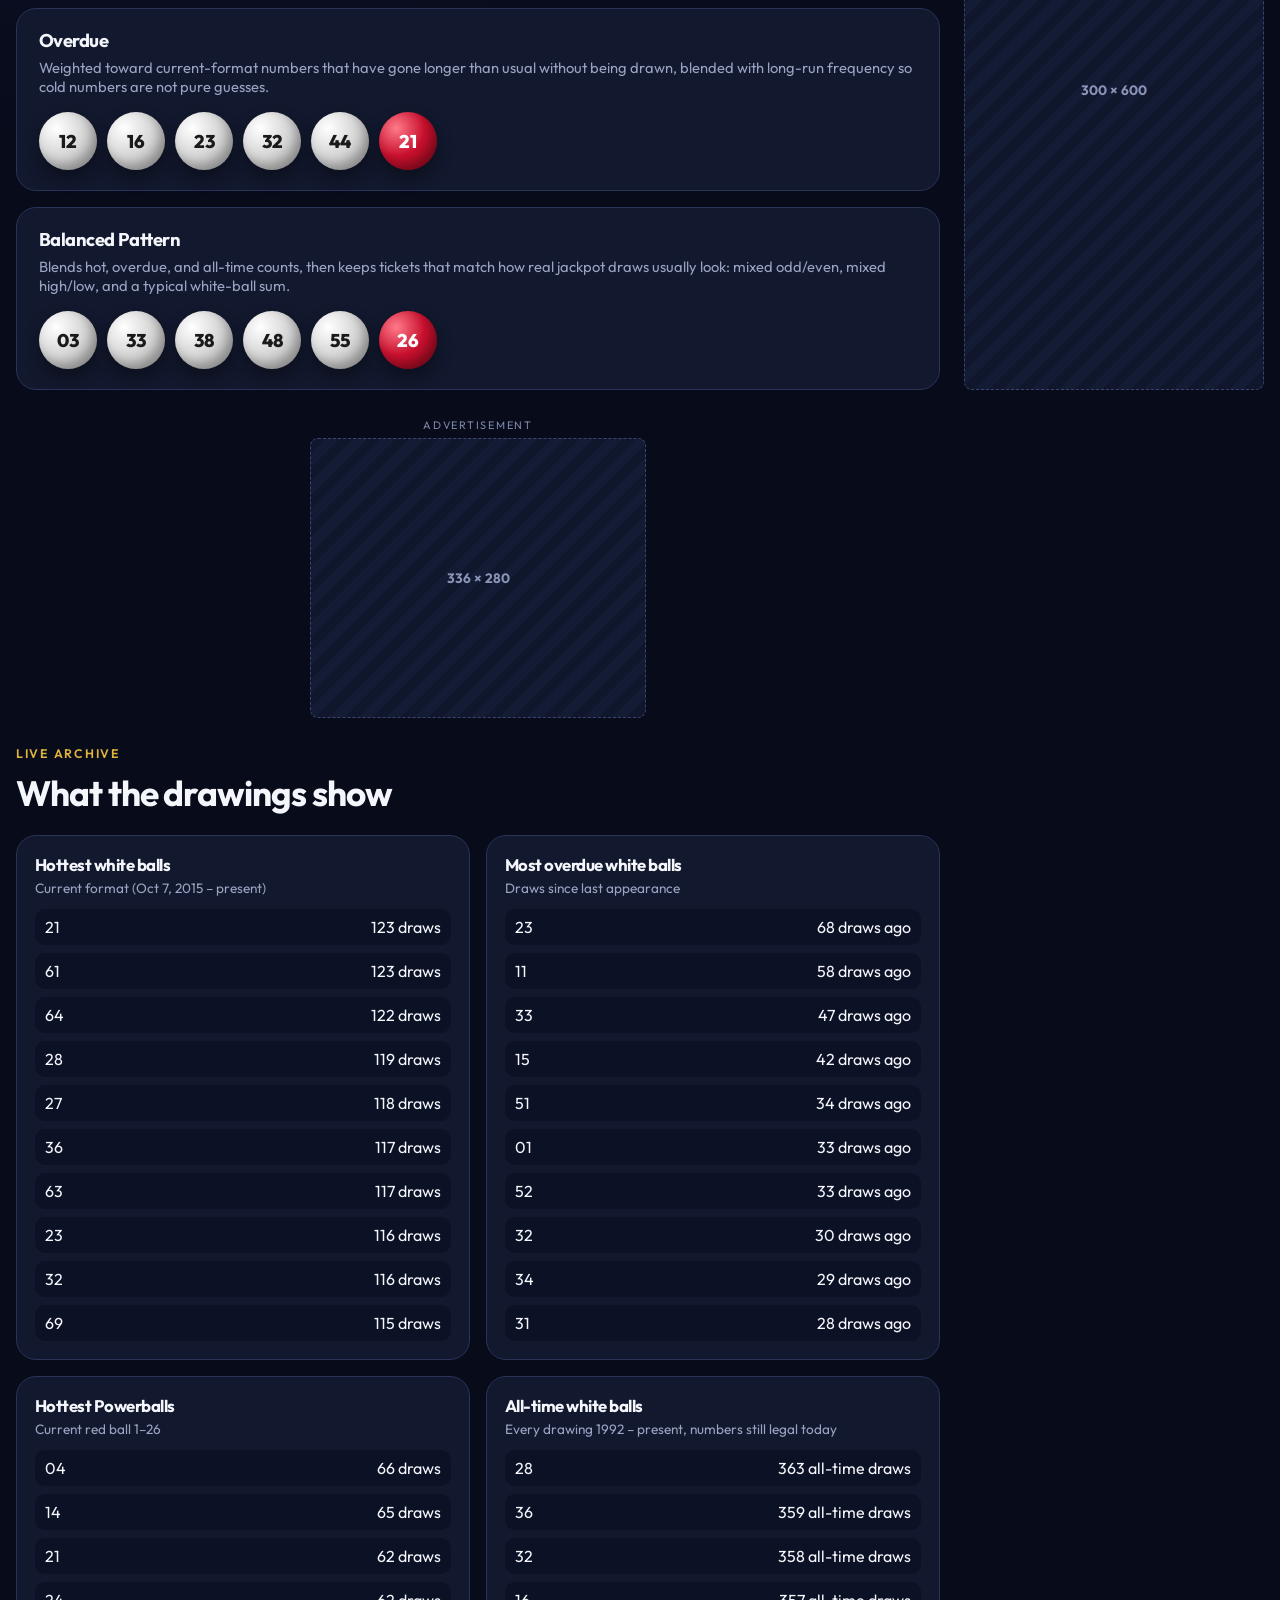
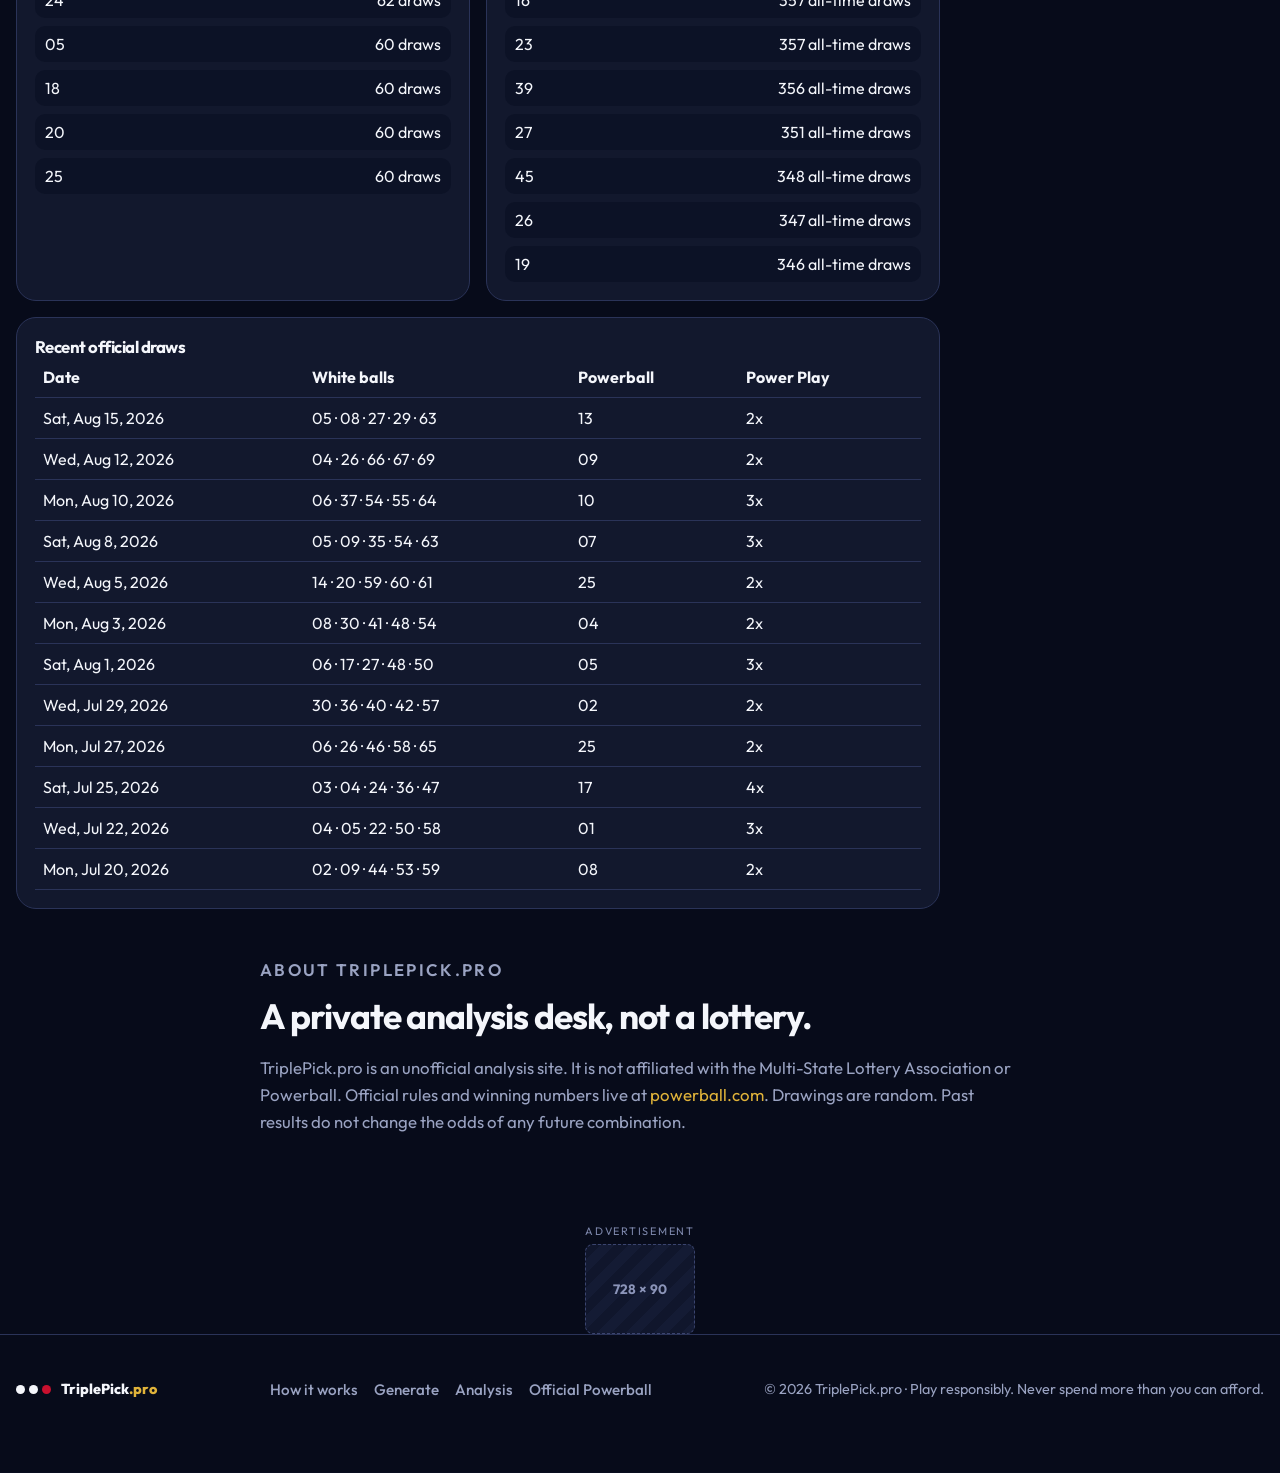
==== commit e27b09d8: "Rebrand as TriplePick.pro, a complete one-page site Add a proper nav, hero, how-it-works, generator " ====
--- a/docs/index.html
+++ b/docs/index.html
@@ -3,11 +3,47 @@
   <head>
     <meta charset="utf-8" />
     <meta name="viewport" content="width=device-width, initial-scale=1" />
-    <title>Daily Powerball Picks</title>
-    <link rel="canonical" href="https://zcgllc.github.io/moneymove/" />
+    <title>TriplePick.pro — Three unique Powerball sets from every official draw</title>
+    <meta
+      name="description"
+      content="TriplePick.pro scores every official U.S. Powerball drawing since 1992 and gives each visitor three unique ticket sets. Updated after every drawing."
+    />
+    <meta property="og:title" content="TriplePick.pro" />
+    <meta
+      property="og:description"
+      content="Three unique Powerball sets per visitor, scored from every official drawing since 1992."
+    />
+    <meta property="og:type" content="website" />
+    <meta property="og:url" content="https://triplepick.pro/" />
+    <link rel="canonical" href="https://triplepick.pro/" />
+    <link rel="icon" href="favicon.svg" type="image/svg+xml" />
+    <link rel="preconnect" href="https://fonts.googleapis.com" />
+    <link rel="preconnect" href="https://fonts.gstatic.com" crossorigin />
+    <link
+      href="https://fonts.googleapis.com/css2?family=Outfit:wght@400;500;600;700;800&display=swap"
+      rel="stylesheet"
+    />
     <link rel="stylesheet" href="css/style.css" />
   </head>
   <body>
+    <header class="site-header">
+      <div class="wrap header-inner">
+        <a class="logo" href="#top" aria-label="TriplePick.pro home">
+          <span class="logo-mark" aria-hidden="true">
+            <i></i><i></i><i></i>
+          </span>
+          <span class="logo-text">TriplePick<span>.pro</span></span>
+        </a>
+        <nav class="site-nav" aria-label="Primary">
+          <a href="#how">How it works</a>
+          <a href="#generate">Generate</a>
+          <a href="#analysis">Analysis</a>
+          <a href="#about">About</a>
+        </nav>
+        <a class="nav-cta" href="#generate">Get my 3 sets</a>
+      </div>
+    </header>
+
     <div class="ad-band ad-band-top">
       <aside class="ad-slot ad-leaderboard" data-ad="top-leaderboard">
         <span class="ad-label">Advertisement</span>
@@ -17,45 +53,71 @@
       </aside>
     </div>
 
-    <header class="topbar">
-      <div class="brand">
-        <span class="brand-power">POWER</span><span class="brand-ball">BALL</span>
-        <span class="brand-sub">Daily Analysis Picks</span>
-      </div>
-      <p class="official-note">
-        Unofficial analysis tool. Not affiliated with the Multi-State Lottery Association.
-        Official results:
-        <a href="https://www.powerball.com/" target="_blank" rel="noreferrer">powerball.com</a>
-      </p>
-    </header>
-
-    <div class="page-shell">
+    <section class="hero-banner" id="top">
+      <div class="wrap hero-inner">
+        <p class="eyebrow">Powerball number analysis since 1992</p>
+        <h1>Three unique picks. One drawing. Built for you.</h1>
+        <p class="lede">
+          TriplePick.pro scores every official U.S. Powerball drawing ever held, then gives each visitor
+          three original ticket sets keyed to their connection. New results land automatically after
+          Monday, Wednesday, and Saturday drawings.
+        </p>
+        <div class="hero-actions">
+          <a class="generate" href="#generate">Generate my numbers</a>
+          <a class="ghost" href="#how">See how it works</a>
+        </div>
+        <p class="hero-meta" id="pick-meta">Loading the full official archive…</p>
+      </div>
+    </section>
+
+    <section class="how" id="how">
+      <div class="wrap">
+        <p class="eyebrow">How TriplePick works</p>
+        <h2>A full one-page Powerball desk</h2>
+        <div class="how-grid">
+          <article>
+            <span>01</span>
+            <h3>Read every drawing</h3>
+            <p>Official results from April 22, 1992 through the latest Powerball drawing are scored on every visit.</p>
+          </article>
+          <article>
+            <span>02</span>
+            <h3>Build three strategies</h3>
+            <p>Hot frequency, overdue numbers, and a balanced pattern that matches how typical winning tickets look.</p>
+          </article>
+          <article>
+            <span>03</span>
+            <h3>Make them yours</h3>
+            <p>Your IP is hashed in the browser so another visitor does not receive the same three sets.</p>
+          </article>
+        </div>
+      </div>
+    </section>
+
+    <div class="page-shell wrap">
       <main>
-        <section class="hero">
-          <div>
-            <p class="eyebrow" id="pick-meta">Loading historical draws…</p>
-            <h1>Your unique Powerball numbers</h1>
-            <p class="lede">
-              Every official Powerball drawing since April 22, 1992 is scored, and the latest result is
-              pulled automatically after each Monday, Wednesday, and Saturday drawing. Each visitor gets
-              their own tickets, keyed to their IP address.
-            </p>
-          </div>
-          <div class="controls">
-            <label>
-              Pick date
-              <input type="date" id="pick-date" />
-            </label>
-            <button type="button" id="generate-btn" class="generate">Generate new numbers</button>
-            <button type="button" id="refresh-btn" class="secondary">Check for new official draws</button>
-          </div>
+        <section class="generate-desk" id="generate">
+          <div class="section-head">
+            <p class="eyebrow">Your desk</p>
+            <h2>Generate three unique Powerball sets</h2>
+          </div>
+          <div class="hero">
+            <div>
+              <p class="visitor-note" id="visitor-note">Preparing a private visitor key…</p>
+              <p class="disclaimer" id="disclaimer"></p>
+              <p class="status" id="status" hidden></p>
+            </div>
+            <div class="controls">
+              <label>
+                Drawing date
+                <input type="date" id="pick-date" />
+              </label>
+              <button type="button" id="generate-btn" class="generate">Generate new numbers</button>
+              <button type="button" id="refresh-btn" class="secondary">Check for new official draws</button>
+            </div>
+          </div>
+          <section class="tickets" id="tickets" aria-live="polite"></section>
         </section>
-
-        <p class="status" id="status" hidden></p>
-        <p class="visitor-note" id="visitor-note"></p>
-        <p class="disclaimer" id="disclaimer"></p>
-
-        <section class="tickets" id="tickets" aria-live="polite"></section>
 
         <aside class="ad-slot ad-in-content" data-ad="in-content">
           <span class="ad-label">Advertisement</span>
@@ -64,44 +126,50 @@
           </div>
         </aside>
 
-        <section class="grid">
-          <article class="panel">
-            <h2>Hottest white balls</h2>
-            <p class="panel-sub">Current format (Oct 7, 2015 – present)</p>
-            <ol id="hot-white"></ol>
-          </article>
-          <article class="panel">
-            <h2>Most overdue white balls</h2>
-            <p class="panel-sub">Draws since last appearance</p>
-            <ol id="due-white"></ol>
-          </article>
-          <article class="panel">
-            <h2>Hottest Powerballs</h2>
-            <p class="panel-sub">Current red ball 1–26</p>
-            <ol id="hot-pb"></ol>
-          </article>
-          <article class="panel">
-            <h2>All-time white balls</h2>
-            <p class="panel-sub">Every drawing 1992 – present, numbers still legal today</p>
-            <ol id="all-white"></ol>
-          </article>
-        </section>
-
-        <section class="panel recent">
-          <h2>Recent official draws</h2>
-          <div class="table-wrap">
-            <table>
-              <thead>
-                <tr>
-                  <th>Date</th>
-                  <th>White balls</th>
-                  <th>Powerball</th>
-                  <th>Power Play</th>
-                </tr>
-              </thead>
-              <tbody id="recent-body"></tbody>
-            </table>
-          </div>
+        <section id="analysis">
+          <div class="section-head">
+            <p class="eyebrow">Live archive</p>
+            <h2>What the drawings show</h2>
+          </div>
+          <section class="grid">
+            <article class="panel">
+              <h2>Hottest white balls</h2>
+              <p class="panel-sub">Current format (Oct 7, 2015 – present)</p>
+              <ol id="hot-white"></ol>
+            </article>
+            <article class="panel">
+              <h2>Most overdue white balls</h2>
+              <p class="panel-sub">Draws since last appearance</p>
+              <ol id="due-white"></ol>
+            </article>
+            <article class="panel">
+              <h2>Hottest Powerballs</h2>
+              <p class="panel-sub">Current red ball 1–26</p>
+              <ol id="hot-pb"></ol>
+            </article>
+            <article class="panel">
+              <h2>All-time white balls</h2>
+              <p class="panel-sub">Every drawing 1992 – present, numbers still legal today</p>
+              <ol id="all-white"></ol>
+            </article>
+          </section>
+
+          <section class="panel recent">
+            <h2>Recent official draws</h2>
+            <div class="table-wrap">
+              <table>
+                <thead>
+                  <tr>
+                    <th>Date</th>
+                    <th>White balls</th>
+                    <th>Powerball</th>
+                    <th>Power Play</th>
+                  </tr>
+                </thead>
+                <tbody id="recent-body"></tbody>
+              </table>
+            </div>
+          </section>
         </section>
       </main>
 
@@ -121,6 +189,19 @@
       </aside>
     </div>
 
+    <section class="about" id="about">
+      <div class="wrap about-inner">
+        <p class="eyebrow">About TriplePick.pro</p>
+        <h2>A private analysis desk, not a lottery.</h2>
+        <p>
+          TriplePick.pro is an unofficial analysis site. It is not affiliated with the Multi-State Lottery
+          Association or Powerball. Official rules and winning numbers live at
+          <a href="https://www.powerball.com/" target="_blank" rel="noreferrer">powerball.com</a>.
+          Drawings are random. Past results do not change the odds of any future combination.
+        </p>
+      </div>
+    </section>
+
     <div class="ad-band ad-band-footer">
       <aside class="ad-slot ad-leaderboard" data-ad="footer-leaderboard">
         <span class="ad-label">Advertisement</span>
@@ -130,11 +211,20 @@
       </aside>
     </div>
 
-    <footer>
-      <p>
-        Play responsibly. Never spend more than you can afford. Lottery drawings are random;
-        historical analysis cannot predict the next winning ticket.
-      </p>
+    <footer class="site-footer">
+      <div class="wrap footer-inner">
+        <a class="logo" href="#top">
+          <span class="logo-mark" aria-hidden="true"><i></i><i></i><i></i></span>
+          <span class="logo-text">TriplePick<span>.pro</span></span>
+        </a>
+        <nav aria-label="Footer">
+          <a href="#how">How it works</a>
+          <a href="#generate">Generate</a>
+          <a href="#analysis">Analysis</a>
+          <a href="https://www.powerball.com/" target="_blank" rel="noreferrer">Official Powerball</a>
+        </nav>
+        <p>© 2026 TriplePick.pro · Play responsibly. Never spend more than you can afford.</p>
+      </div>
     </footer>
 
     <aside class="ad-slot ad-mobile-anchor" data-ad="mobile-anchor">
--- a/docs/css/style.css
+++ b/docs/css/style.css
@@ -6,10 +6,16 @@
   --ink: #f4f6fb;
   --muted: #9aa3c2;
   --ad-line: #3a446e;
+  --line: #2a3358;
+  --wrap: min(1440px, calc(100% - 32px));
 }
 
 * {
   box-sizing: border-box;
+}
+
+html {
+  scroll-behavior: smooth;
 }
 
 html,
@@ -17,81 +23,129 @@
   margin: 0;
   min-height: 100%;
   background:
-    radial-gradient(circle at top, #1b2450 0%, var(--navy) 42%),
+    radial-gradient(circle at 12% -10%, #24306a 0%, transparent 42%),
     var(--navy);
   color: var(--ink);
-  font-family: "Trebuchet MS", "Segoe UI", sans-serif;
-}
-
-body {
-  padding-bottom: 0;
+  font-family: Outfit, "Segoe UI", sans-serif;
 }
 
 a {
   color: var(--gold);
-}
-
-.topbar,
-.page-shell,
-.ad-band,
-footer {
-  width: min(1440px, calc(100% - 32px));
+  text-decoration: none;
+}
+
+.wrap {
+  width: var(--wrap);
   margin: 0 auto;
 }
 
-.page-shell {
-  display: grid;
-  grid-template-columns: minmax(0, 1fr) 300px;
-  gap: 24px;
-  align-items: start;
-}
-
-.topbar {
-  padding: 22px 0 8px;
-  display: flex;
+.site-header {
+  position: sticky;
+  top: 0;
+  z-index: 30;
+  backdrop-filter: blur(16px);
+  background: rgba(7, 11, 26, 0.86);
+  border-bottom: 1px solid var(--line);
+}
+
+.header-inner,
+.footer-inner {
+  display: flex;
+  align-items: center;
   justify-content: space-between;
-  gap: 24px;
-  align-items: flex-end;
-}
-
-.brand-power,
-.brand-ball {
-  font-size: 2rem;
+  gap: 20px;
+  min-height: 72px;
+}
+
+.logo {
+  display: flex;
+  align-items: center;
+  gap: 10px;
+  color: var(--ink);
   font-weight: 800;
-  letter-spacing: 0.08em;
-}
-
-.brand-ball {
-  color: var(--red);
-}
-
-.brand-sub {
-  display: block;
+}
+
+.logo-mark {
+  display: flex;
+  gap: 4px;
+}
+
+.logo-mark i {
+  width: 9px;
+  height: 9px;
+  border-radius: 50%;
+  background: #f4f6fb;
+}
+
+.logo-mark i:last-child {
+  background: var(--red);
+}
+
+.logo-text span {
   color: var(--gold);
-  font-size: 0.85rem;
-  letter-spacing: 0.18em;
+}
+
+.site-nav {
+  display: flex;
+  gap: 22px;
+}
+
+.site-nav a,
+.site-footer nav a {
+  color: var(--muted);
+  font-size: 0.95rem;
+  font-weight: 500;
+}
+
+.site-nav a:hover,
+.site-footer nav a:hover {
+  color: var(--ink);
+}
+
+.nav-cta,
+.hero-actions .generate,
+button.generate {
+  display: inline-flex;
+  align-items: center;
+  justify-content: center;
+  background: var(--gold);
+  color: #1a1204;
+  font-weight: 700;
+  border-radius: 999px;
+  padding: 12px 18px;
+}
+
+.hero-banner {
+  padding: 72px 0 56px;
+}
+
+.hero-inner {
+  max-width: 820px;
+}
+
+.eyebrow {
+  color: var(--gold);
   text-transform: uppercase;
-  margin-top: 4px;
-}
-
-.official-note {
-  max-width: 420px;
-  color: var(--muted);
-  font-size: 0.9rem;
-  text-align: right;
-}
-
-.hero {
-  display: grid;
-  grid-template-columns: 1.4fr 0.8fr;
-  gap: 28px;
-  align-items: end;
-  margin: 28px 0 16px;
+  letter-spacing: 0.14em;
+  font-size: 0.78rem;
+  margin: 0 0 10px;
+  font-weight: 600;
+}
+
+h1,
+h2,
+h3 {
+  margin: 0;
+  letter-spacing: -0.03em;
 }
 
 h1 {
-  margin: 8px 0;
-  font-size: clamp(1.8rem, 4vw, 2.6rem);
+  font-size: clamp(2.3rem, 6vw, 4.2rem);
+  line-height: 1.05;
+}
+
+h2 {
+  font-size: clamp(1.6rem, 3vw, 2.2rem);
 }
 
 .lede,
@@ -99,22 +153,95 @@
 .disclaimer,
 .status,
 .visitor-note,
-footer {
+.hero-meta,
+.how p,
+.about p,
+.site-footer p {
   color: var(--muted);
 }
 
-.eyebrow {
+.lede {
+  font-size: 1.15rem;
+  line-height: 1.6;
+  margin: 18px 0 28px;
+}
+
+.hero-actions {
+  display: flex;
+  flex-wrap: wrap;
+  gap: 12px;
+  margin-bottom: 18px;
+}
+
+.ghost {
+  color: var(--ink);
+  border: 1px solid var(--line);
+  border-radius: 999px;
+  padding: 12px 18px;
+  font-weight: 600;
+}
+
+.hero-meta {
+  font-size: 0.92rem;
+}
+
+.how,
+.about {
+  padding: 24px 0 48px;
+}
+
+.how-grid {
+  display: grid;
+  grid-template-columns: repeat(3, 1fr);
+  gap: 16px;
+  margin-top: 24px;
+}
+
+.how-grid article,
+.panel,
+.controls,
+.ticket {
+  background: var(--panel);
+  border: 1px solid var(--line);
+  border-radius: 20px;
+}
+
+.how-grid article {
+  padding: 22px;
+}
+
+.how-grid span {
+  display: block;
   color: var(--gold);
-  text-transform: uppercase;
-  letter-spacing: 0.12em;
-  font-size: 0.78rem;
-  margin: 0;
+  font-weight: 800;
+  margin-bottom: 12px;
+}
+
+.how-grid h3 {
+  margin-bottom: 8px;
+}
+
+.page-shell {
+  display: grid;
+  grid-template-columns: minmax(0, 1fr) 300px;
+  gap: 24px;
+  align-items: start;
+  padding-bottom: 24px;
+}
+
+.section-head {
+  margin: 12px 0 20px;
+}
+
+.generate-desk .hero {
+  display: grid;
+  grid-template-columns: 1.3fr 0.7fr;
+  gap: 20px;
+  align-items: start;
+  margin-bottom: 18px;
 }
 
 .controls {
-  background: var(--panel);
-  border: 1px solid #2a3358;
-  border-radius: 16px;
   padding: 16px;
   display: grid;
   gap: 12px;
@@ -130,9 +257,14 @@
 input[type="date"],
 button {
   font: inherit;
-  border-radius: 10px;
+  border-radius: 12px;
   border: 0;
   padding: 10px 12px;
+}
+
+input[type="date"] {
+  background: #0c1226;
+  color: var(--ink);
 }
 
 button {
@@ -147,13 +279,6 @@
   cursor: wait;
 }
 
-button.generate {
-  background: var(--gold);
-  color: #1a1204;
-  font-size: 1.05rem;
-  padding: 14px 16px;
-}
-
 button.secondary {
   background: #2a3358;
 }
@@ -171,13 +296,10 @@
 .tickets {
   display: grid;
   gap: 16px;
-  margin: 20px 0 32px;
+  margin: 8px 0 28px;
 }
 
 .ticket {
-  background: linear-gradient(180deg, #1a2140, #10162c);
-  border: 1px solid #343e6c;
-  border-radius: 20px;
   padding: 20px 22px;
 }
 
@@ -224,14 +346,10 @@
 }
 
 .panel {
-  background: var(--panel);
-  border: 1px solid #2a3358;
-  border-radius: 16px;
   padding: 18px;
 }
 
 .panel h2 {
-  margin: 0;
   font-size: 1.05rem;
 }
 
@@ -270,15 +388,33 @@
 td {
   text-align: left;
   padding: 10px 8px;
-  border-bottom: 1px solid #2a3358;
-}
-
-footer {
-  padding: 28px 0 48px;
+  border-bottom: 1px solid var(--line);
+}
+
+.about-inner {
+  max-width: 760px;
+}
+
+.about p {
+  line-height: 1.6;
+  font-size: 1.05rem;
+}
+
+.site-footer {
+  border-top: 1px solid var(--line);
+  padding: 18px 0 48px;
   font-size: 0.9rem;
 }
 
+.site-footer nav {
+  display: flex;
+  flex-wrap: wrap;
+  gap: 16px;
+}
+
 .ad-band {
+  width: var(--wrap);
+  margin: 0 auto;
   display: flex;
   justify-content: center;
   padding: 12px 0 4px;
@@ -292,7 +428,7 @@
   display: grid;
   gap: 16px;
   position: sticky;
-  top: 16px;
+  top: 88px;
 }
 
 .ad-slot {
@@ -357,7 +493,7 @@
   z-index: 40;
   padding: 6px 8px 8px;
   background: rgba(7, 11, 26, 0.94);
-  border-top: 1px solid #2a3358;
+  border-top: 1px solid var(--line);
 }
 
 .ad-mobile-anchor .ad-frame {
@@ -371,8 +507,13 @@
 }
 
 @media (max-width: 1100px) {
-  .page-shell {
+  .page-shell,
+  .how-grid {
     grid-template-columns: 1fr;
+  }
+
+  .site-nav {
+    display: none;
   }
 
   .ad-rail {
@@ -387,15 +528,11 @@
 }
 
 @media (max-width: 800px) {
-  .topbar,
-  .hero,
-  .grid {
+  .generate-desk .hero,
+  .grid,
+  .footer-inner {
     grid-template-columns: 1fr;
     display: grid;
-  }
-
-  .official-note {
-    text-align: left;
   }
 
   .ad-leaderboard .ad-frame {
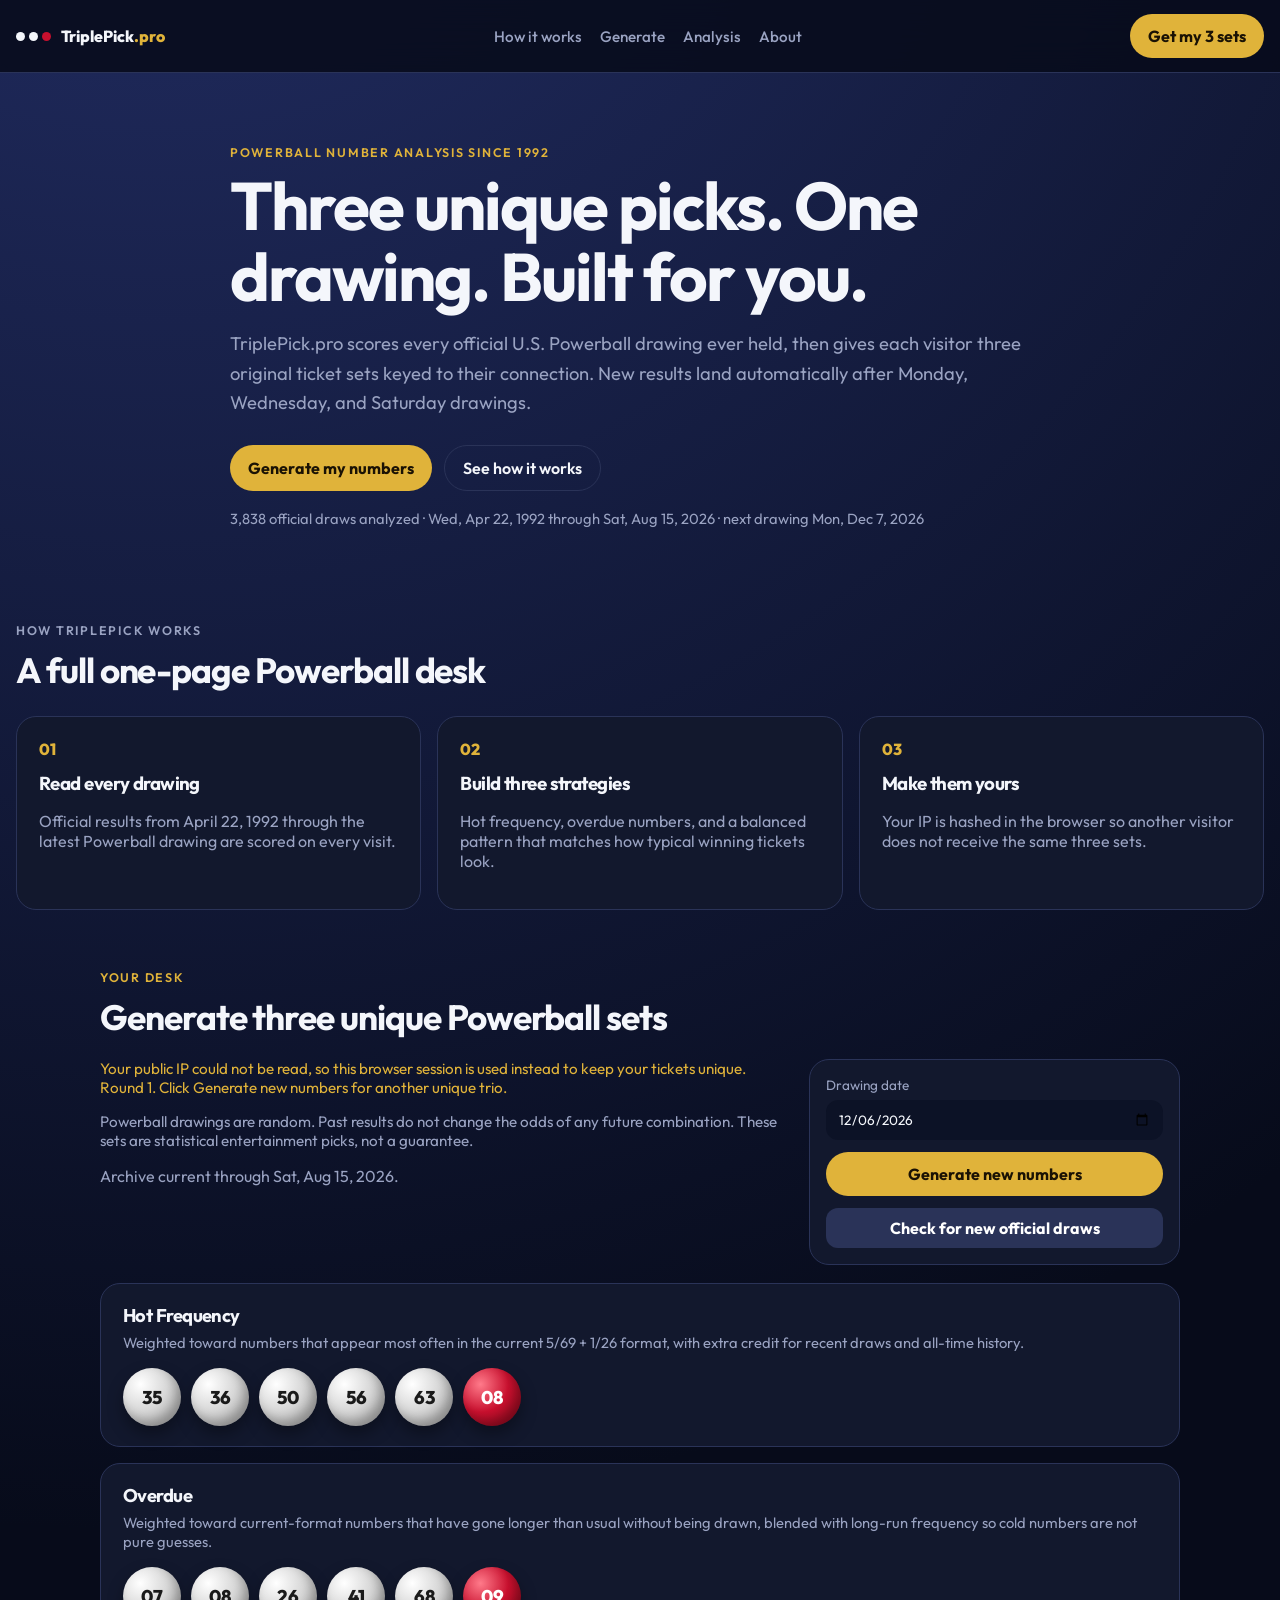
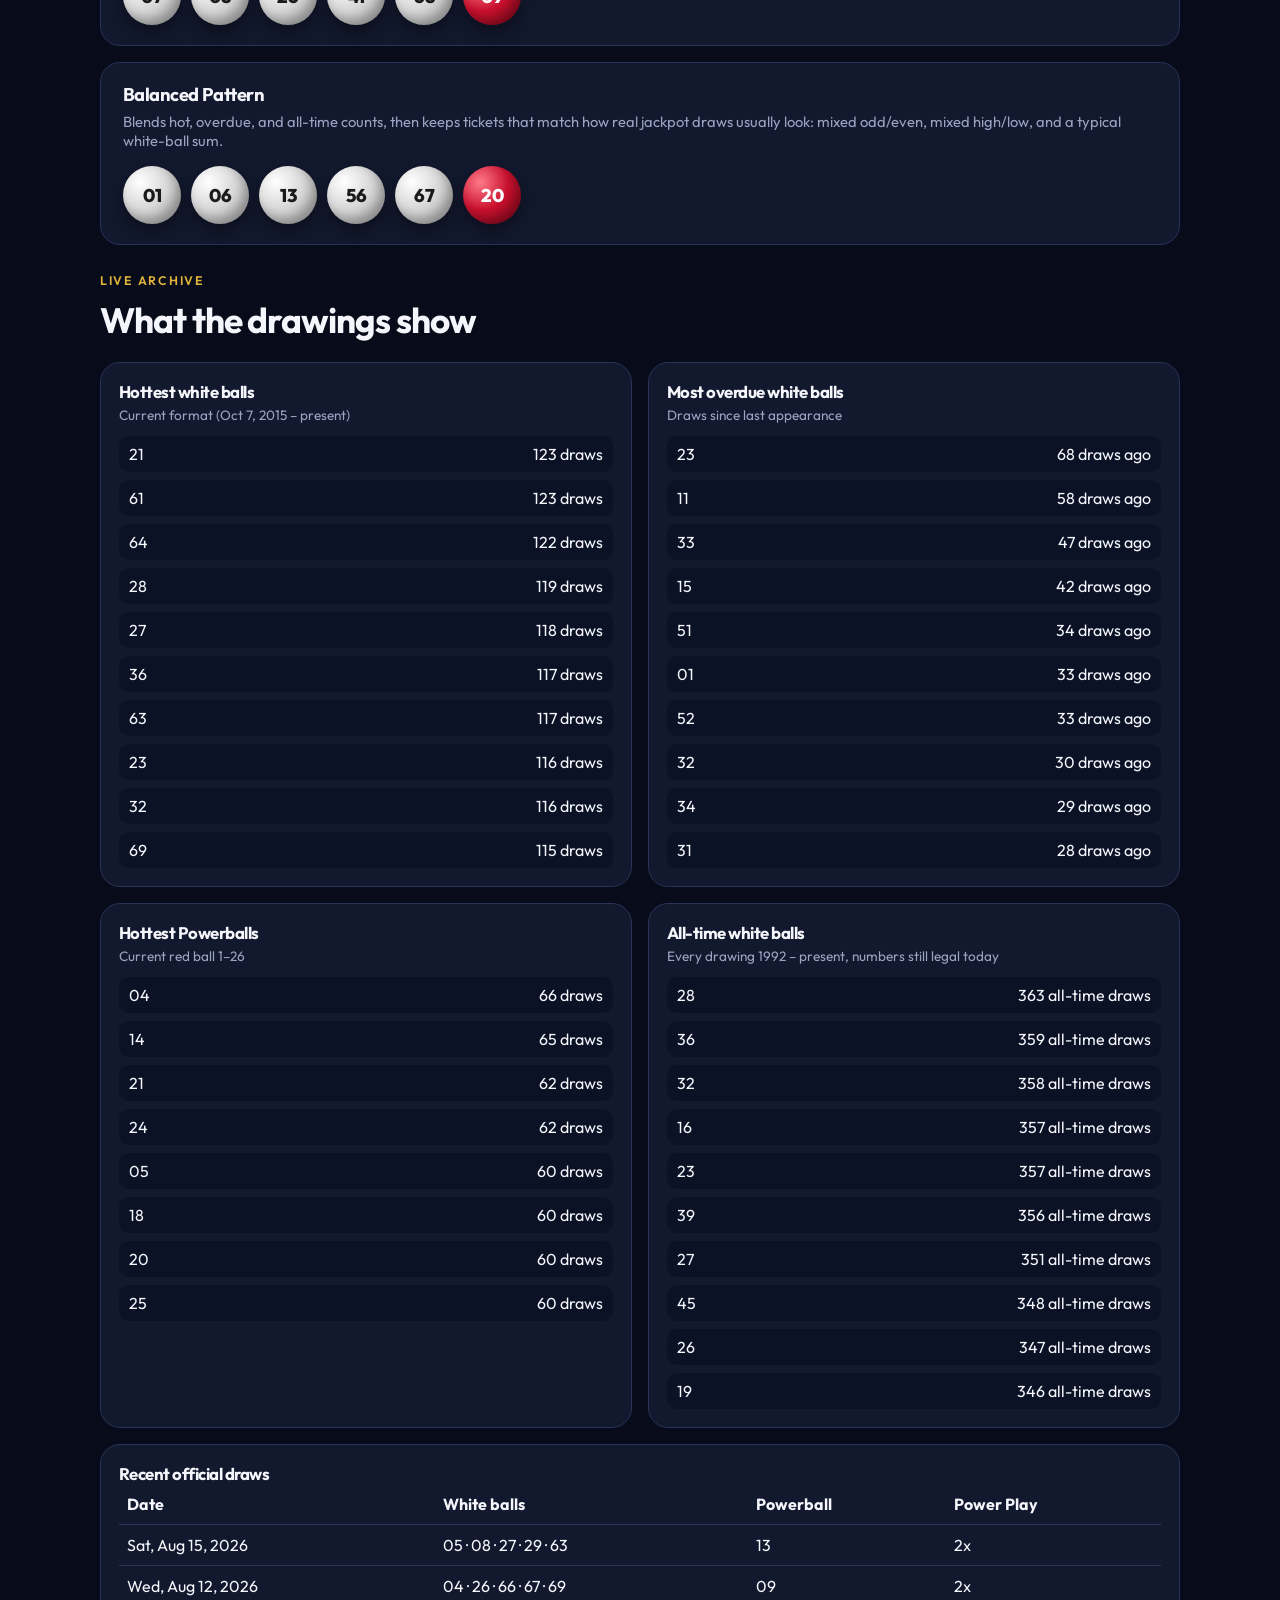
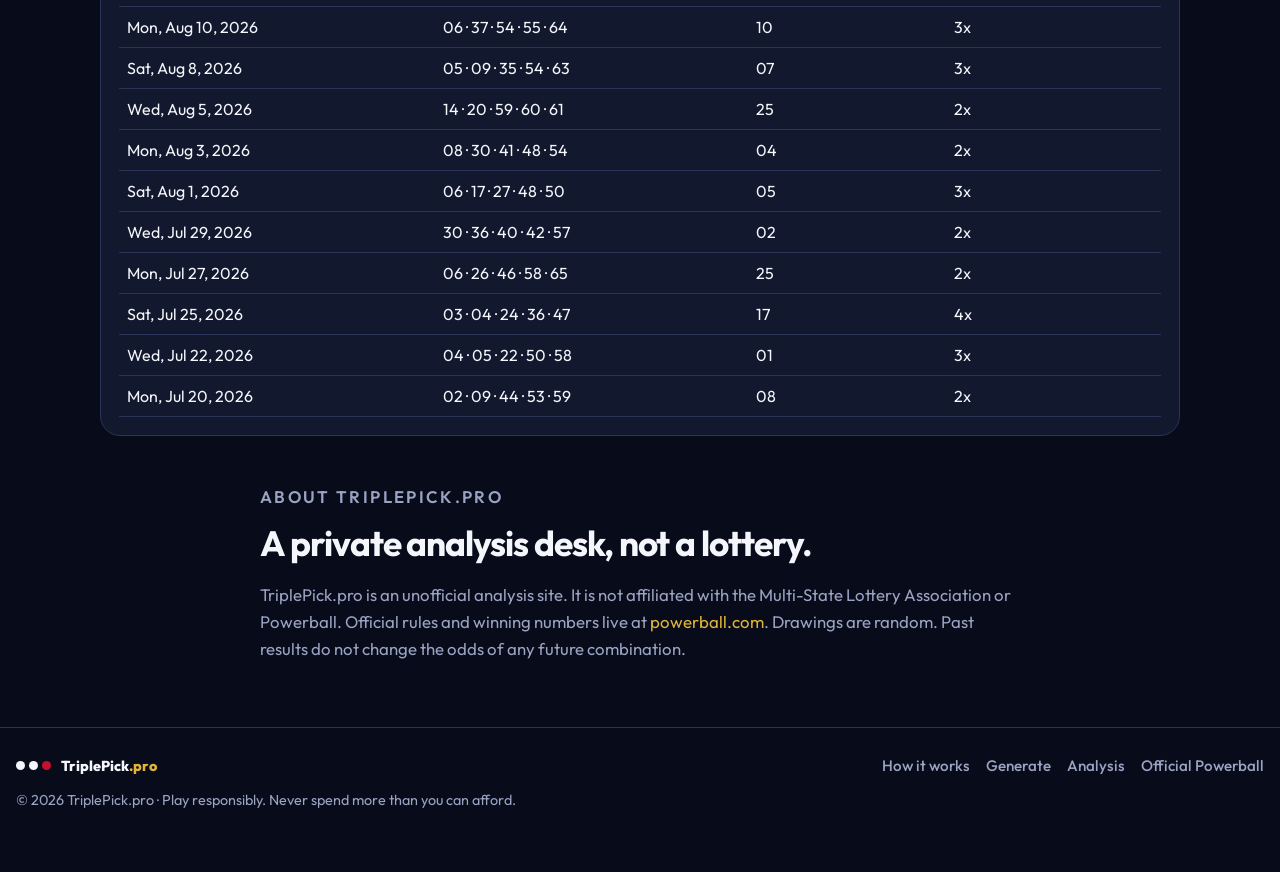
==== commit fc215b90: "Fix TriplePick.pro layout so the one-page site actually renders Hide empty ad wells until ads are co" ====
--- a/docs/index.html
+++ b/docs/index.html
@@ -116,7 +116,12 @@
               <button type="button" id="refresh-btn" class="secondary">Check for new official draws</button>
             </div>
           </div>
-          <section class="tickets" id="tickets" aria-live="polite"></section>
+          <section class="tickets" id="tickets" aria-live="polite">
+            <article class="ticket ticket-pending">
+              <h2>Your three sets</h2>
+              <p>Scoring the official archive and preparing tickets unique to this visit.</p>
+            </article>
+          </section>
         </section>
 
         <aside class="ad-slot ad-in-content" data-ad="in-content">
@@ -212,17 +217,19 @@
     </div>
 
     <footer class="site-footer">
-      <div class="wrap footer-inner">
-        <a class="logo" href="#top">
-          <span class="logo-mark" aria-hidden="true"><i></i><i></i><i></i></span>
-          <span class="logo-text">TriplePick<span>.pro</span></span>
-        </a>
-        <nav aria-label="Footer">
-          <a href="#how">How it works</a>
-          <a href="#generate">Generate</a>
-          <a href="#analysis">Analysis</a>
-          <a href="https://www.powerball.com/" target="_blank" rel="noreferrer">Official Powerball</a>
-        </nav>
+      <div class="wrap">
+        <div class="footer-top">
+          <a class="logo" href="#top">
+            <span class="logo-mark" aria-hidden="true"><i></i><i></i><i></i></span>
+            <span class="logo-text">TriplePick<span>.pro</span></span>
+          </a>
+          <nav aria-label="Footer">
+            <a href="#how">How it works</a>
+            <a href="#generate">Generate</a>
+            <a href="#analysis">Analysis</a>
+            <a href="https://www.powerball.com/" target="_blank" rel="noreferrer">Official Powerball</a>
+          </nav>
+        </div>
         <p>© 2026 TriplePick.pro · Play responsibly. Never spend more than you can afford.</p>
       </div>
     </footer>
--- a/docs/css/style.css
+++ b/docs/css/style.css
@@ -48,13 +48,13 @@
   border-bottom: 1px solid var(--line);
 }
 
-.header-inner,
-.footer-inner {
+.header-inner {
   display: flex;
   align-items: center;
   justify-content: space-between;
-  gap: 20px;
+  gap: 16px 24px;
   min-height: 72px;
+  flex-wrap: wrap;
 }
 
 .logo {
@@ -87,7 +87,8 @@
 
 .site-nav {
   display: flex;
-  gap: 22px;
+  flex-wrap: wrap;
+  gap: 18px;
 }
 
 .site-nav a,
@@ -229,6 +230,19 @@
   padding-bottom: 24px;
 }
 
+.page-shell.no-rail {
+  grid-template-columns: 1fr;
+  max-width: 1080px;
+}
+
+#how,
+#generate,
+#analysis,
+#about,
+#top {
+  scroll-margin-top: 88px;
+}
+
 .section-head {
   margin: 12px 0 20px;
 }
@@ -400,10 +414,23 @@
   font-size: 1.05rem;
 }
 
+.ticket-pending p {
+  margin-bottom: 0;
+}
+
 .site-footer {
   border-top: 1px solid var(--line);
-  padding: 18px 0 48px;
+  padding: 28px 0 48px;
   font-size: 0.9rem;
+}
+
+.footer-top {
+  display: flex;
+  flex-wrap: wrap;
+  align-items: center;
+  justify-content: space-between;
+  gap: 16px;
+  margin-bottom: 16px;
 }
 
 .site-footer nav {
@@ -435,6 +462,12 @@
   display: grid;
   justify-items: center;
   gap: 6px;
+}
+
+.ad-slot[hidden],
+.ad-rail[hidden],
+.ad-band[hidden] {
+  display: none !important;
 }
 
 .ad-label {
@@ -512,10 +545,6 @@
     grid-template-columns: 1fr;
   }
 
-  .site-nav {
-    display: none;
-  }
-
   .ad-rail {
     grid-template-columns: repeat(auto-fit, minmax(280px, 1fr));
     position: static;
@@ -529,10 +558,13 @@
 
 @media (max-width: 800px) {
   .generate-desk .hero,
-  .grid,
-  .footer-inner {
+  .grid {
     grid-template-columns: 1fr;
     display: grid;
+  }
+
+  .nav-cta {
+    width: 100%;
   }
 
   .ad-leaderboard .ad-frame {
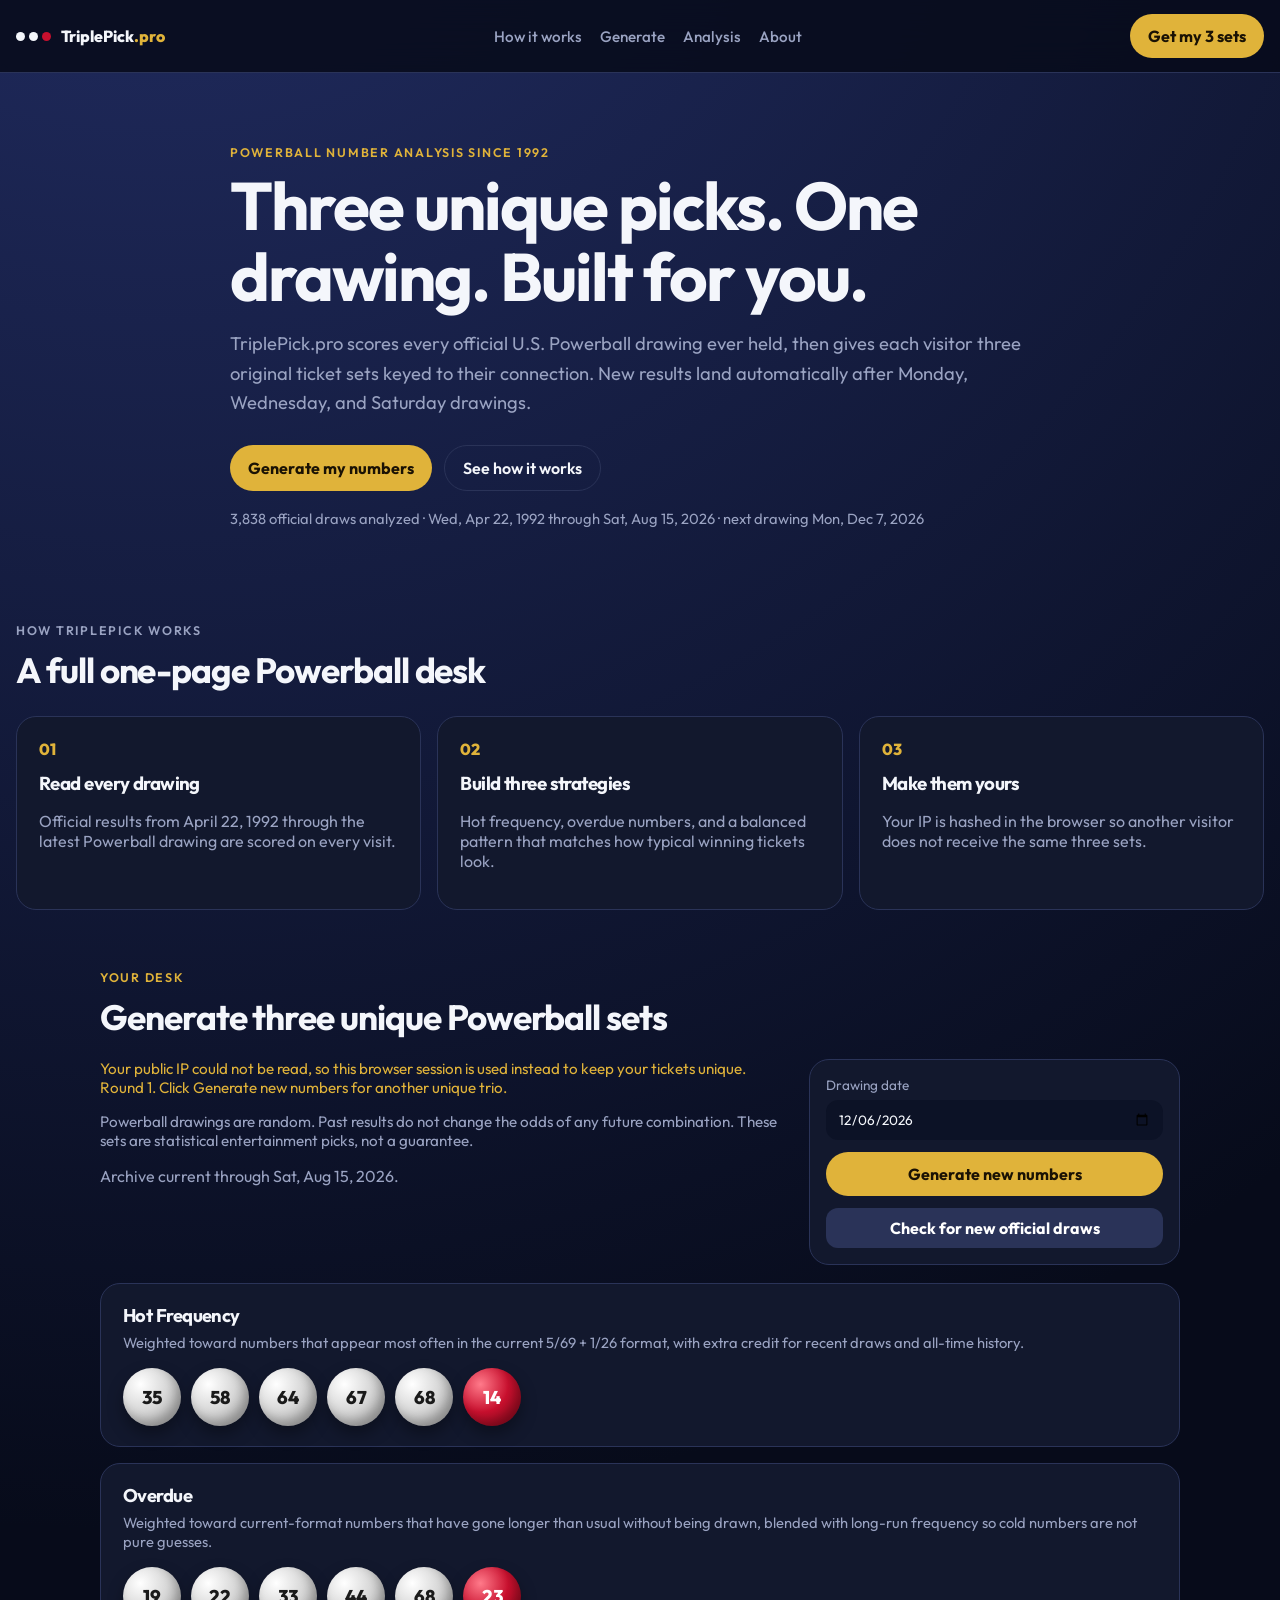
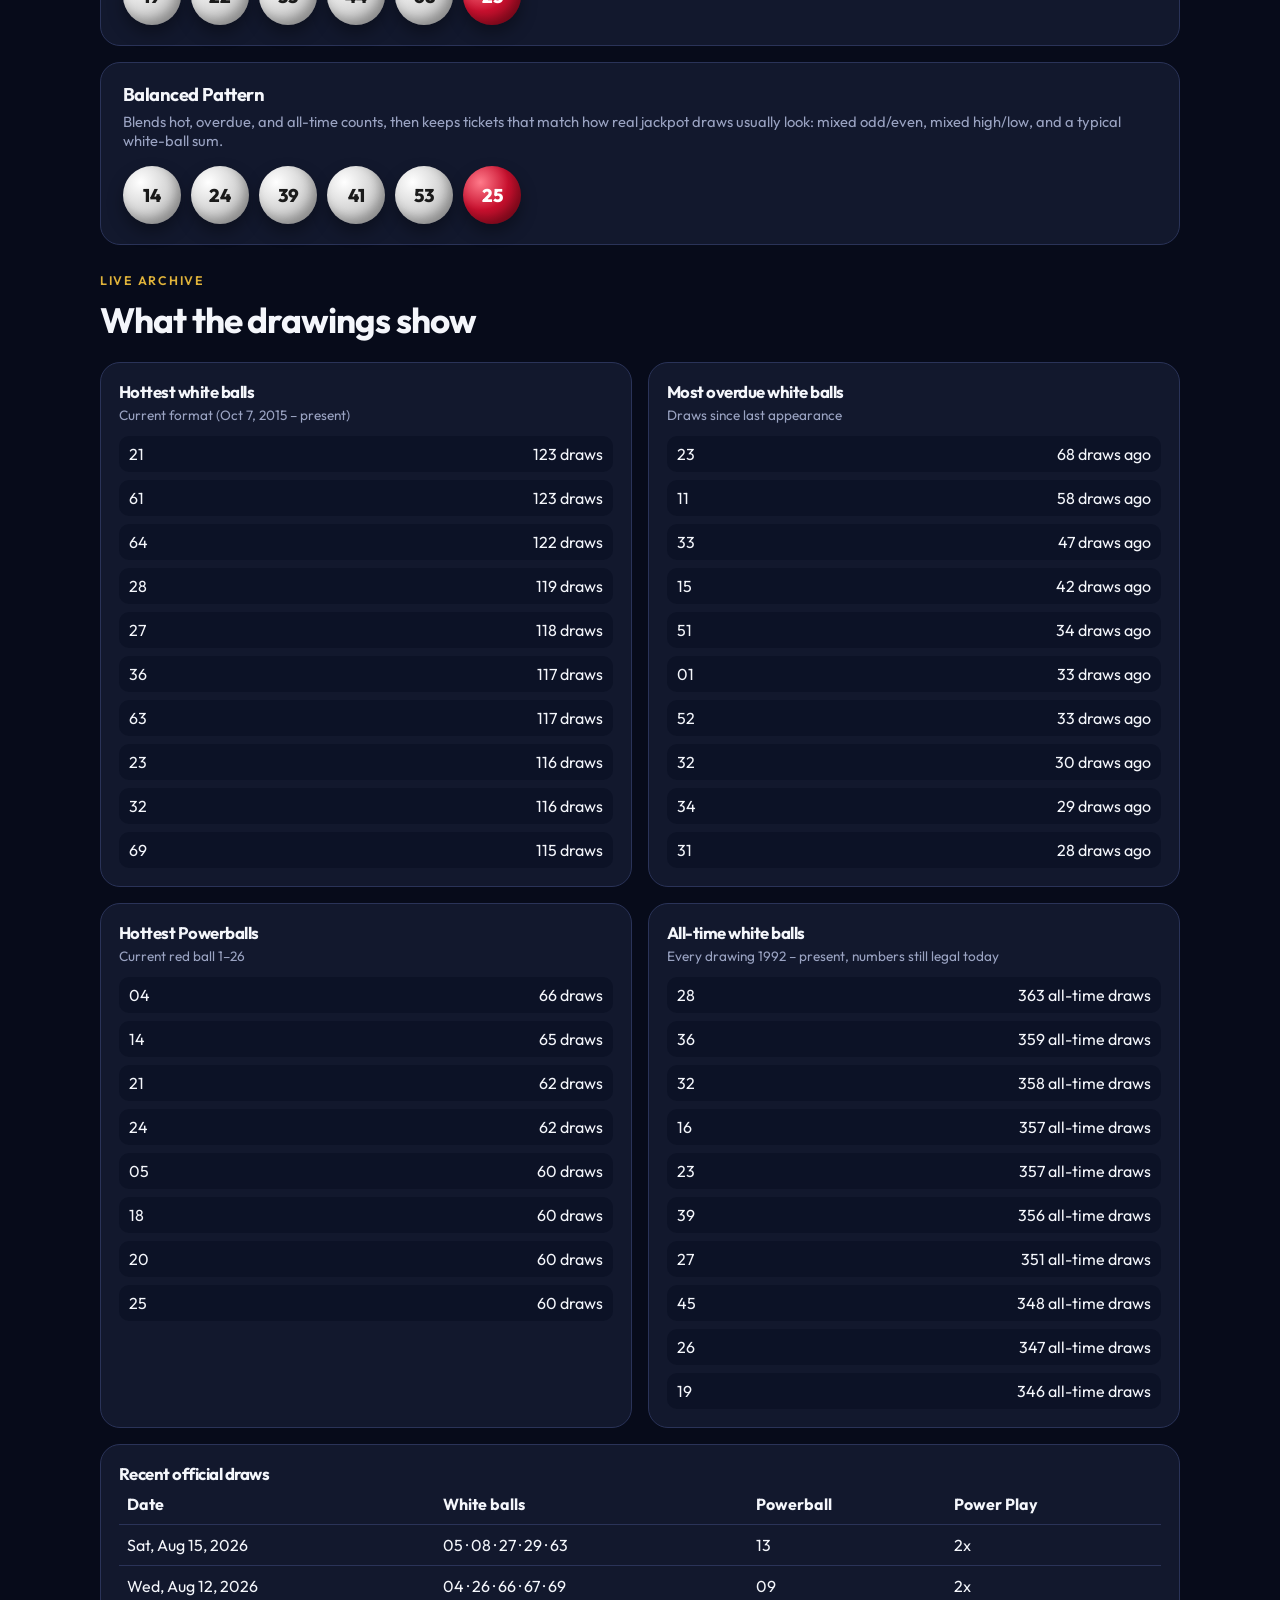
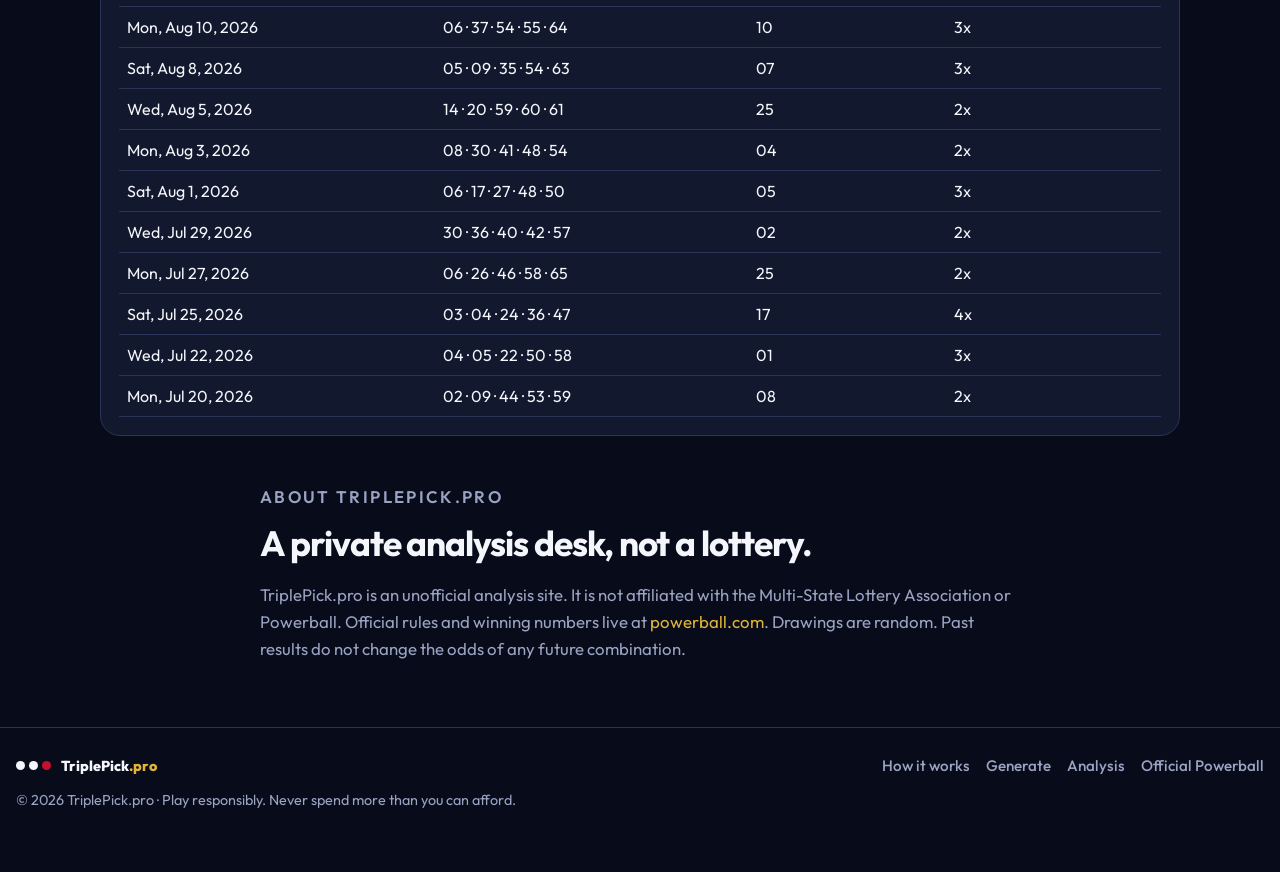
==== commit 1af15863: "Prepare TriplePick.pro for HTTPS and document Squarespace DNS revert GitHub Pages already publishes " ====
--- a/docs/index.html
+++ b/docs/index.html
@@ -15,6 +15,9 @@
     />
     <meta property="og:type" content="website" />
     <meta property="og:url" content="https://triplepick.pro/" />
+    <meta property="og:site_name" content="TriplePick.pro" />
+    <meta name="referrer" content="strict-origin-when-cross-origin" />
+    <meta http-equiv="Content-Security-Policy" content="upgrade-insecure-requests" />
     <link rel="canonical" href="https://triplepick.pro/" />
     <link rel="icon" href="favicon.svg" type="image/svg+xml" />
     <link rel="preconnect" href="https://fonts.googleapis.com" />
